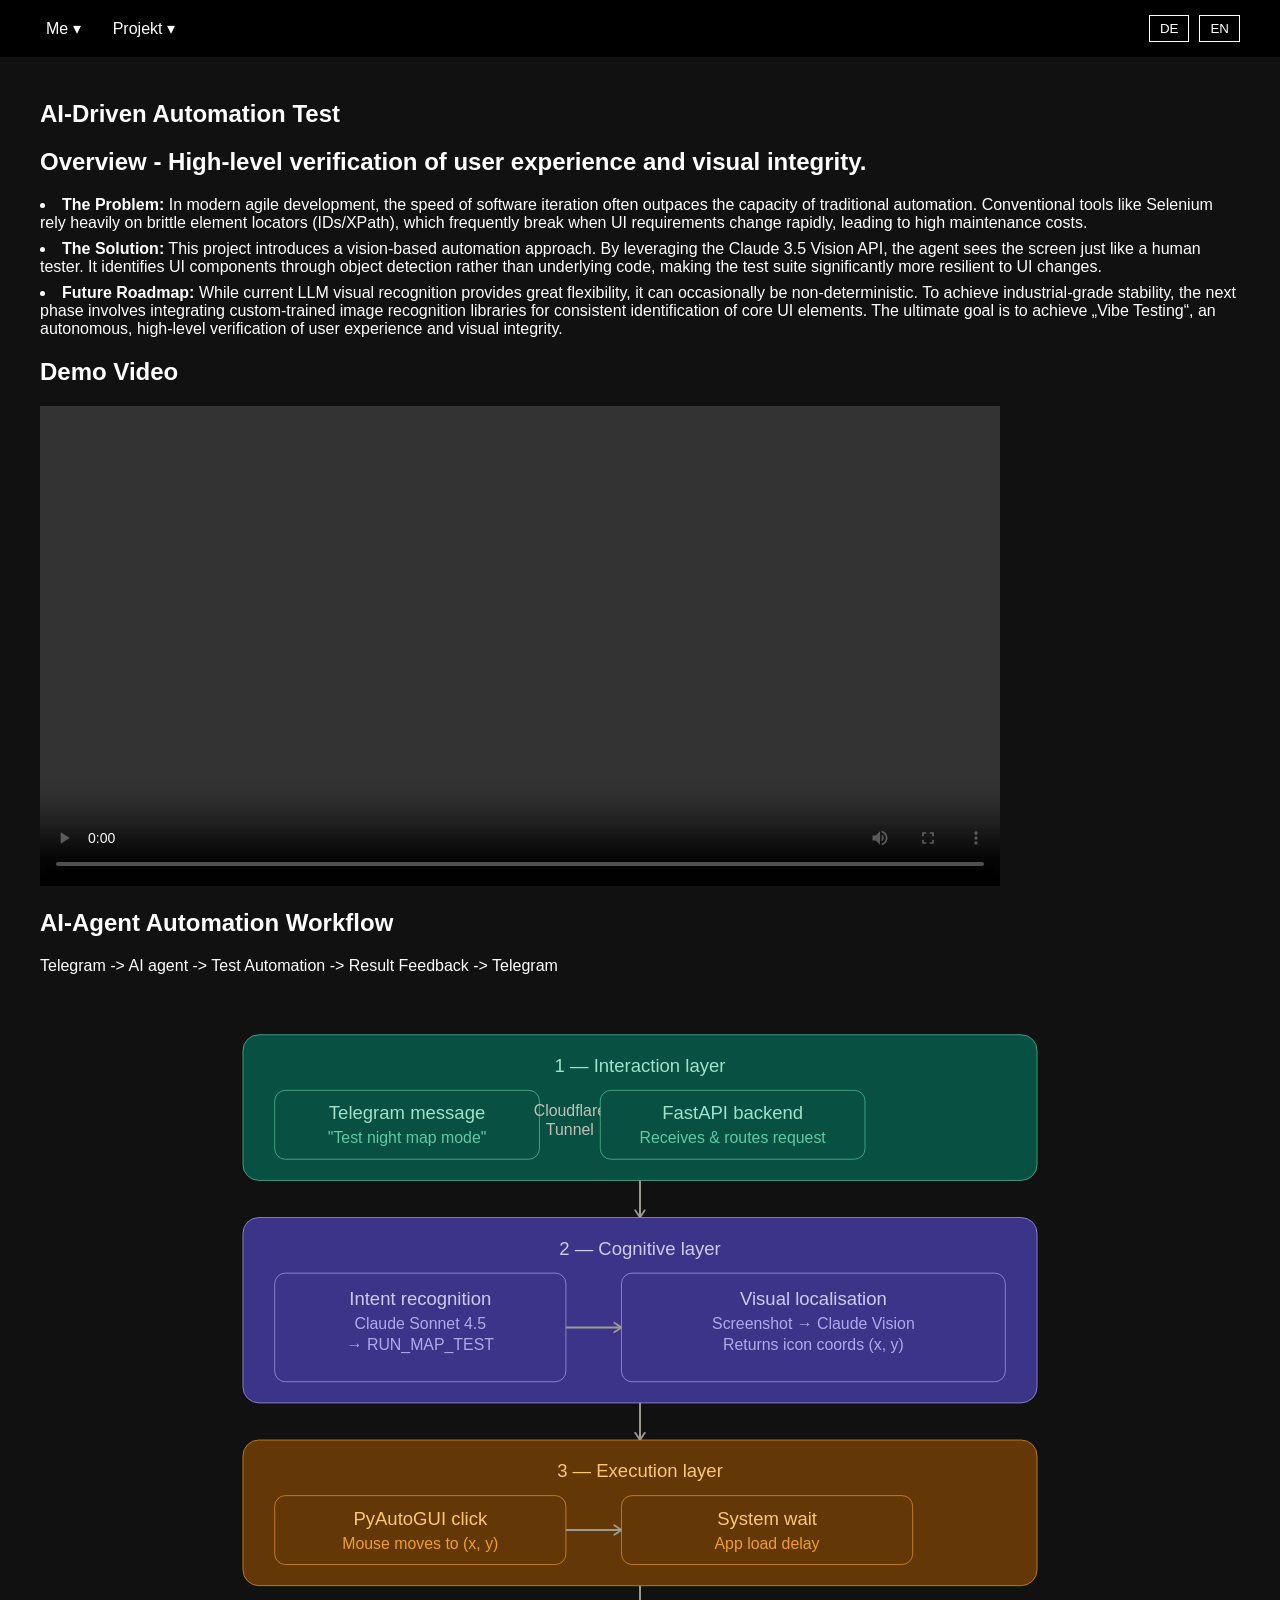
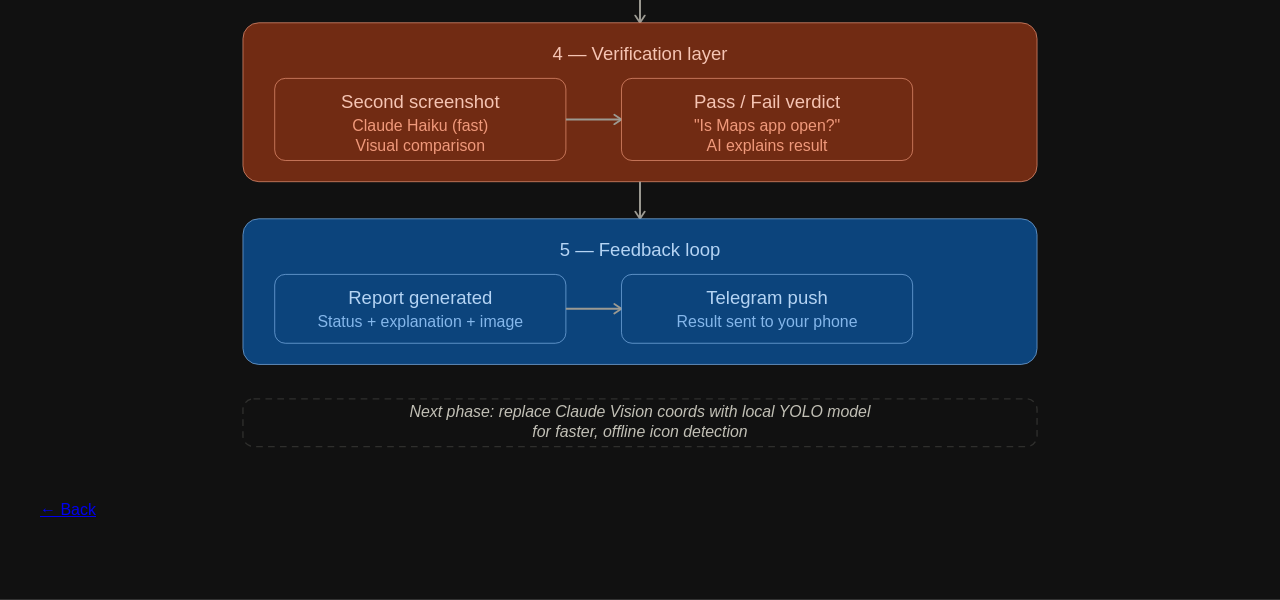
==== ai-test.html @ 4139cc01 "Fix spelling and grammar across portfolio pages Correct typos (Berufserfahrung, Telematik, BluePirat" ====
<!DOCTYPE html>
<html>

<head>
    <title>AI-Test Project</title>
    <link rel="stylesheet" href="style.css">
</head>

<body>
    <nav class="navbar">
        <div class="nav-left">

            <!-- Dropdown ME -->
            <div class="dropdown">
                <button class="dropbtn">Me ▾</button>
                <div class="dropdown-content">
                    <a href="index.html#about" data-de="Über mich" data-en="About">About</a>
                    <a href="index.html#experience" data-de="Berufserfahrung" data-en="Experience">Experience</a>
                    <a href="index.html#skills" data-de="Fähigkeiten" data-en="Skills">Skills</a>
                    <a href="index.html#contact" data-de="Kontakt" data-en="Contact">Contact</a>
                </div>
            </div>

            <!-- Dropdown PROJECT -->
            <div class="dropdown">
                <button class="dropbtn">Projekt ▾</button>
                <div class="dropdown-content">
                    <a href="ai-test.html" data-de="AI-Test" data-en="AI-Test">AI-Test</a>
                    <a href="poc.html" data-de="PoC Appium" data-en="PoC Appium">PoC Appium</a>
                    <a href="poc_rf.html" data-de="PoC Robot Framework" data-en="PoC Robot Framework">PoC Robot
                        Framework</a>
                </div>
            </div>

        </div>

        <!-- Language Switch -->
        <div class="lang-switch">
            <button onclick="setLanguage('de')">DE</button>
            <button onclick="setLanguage('en')">EN</button>
        </div>
    </nav>
    <section>
        <h1>AI-Driven Automation Test</h1>
        <h2>Overview - High-level verification of user experience and visual integrity.</h2>
        <li>
            <strong data-de="Das Problem:" data-en="The Problem:">
                Das Problem:
            </strong>

            <span
                data-de=" In der modernen agilen Softwareentwicklung übersteigt die Geschwindigkeit der Iterationen oft die Kapazität traditioneller Testautomatisierung. Herkömmliche Tools wie Selenium verlassen sich auf starre Selektoren (IDs/XPath), die bei schnellen Designänderungen leicht brechen und somit einen hohen Wartungsaufwand verursachen."
                data-en=" In modern agile development, the speed of software iteration often outpaces the capacity of traditional automation. Conventional tools like Selenium rely heavily on brittle element locators (IDs/XPath), which frequently break when UI requirements change rapidly, leading to high maintenance costs.">
                In der modernen agilen Softwareentwicklung übersteigt die Geschwindigkeit der Iterationen oft die
                Kapazität traditioneller Testautomatisierung. Herkömmliche Tools wie Selenium verlassen sich auf starre
                Selektoren (IDs/XPath), die bei schnellen Designänderungen leicht brechen und somit einen hohen
                Wartungsaufwand verursachen.
            </span>
        </li>
        <li>
            <strong data-de="Die Lösung:" data-en="The Solution:">
                Die Lösung:
            </strong>

            <span
                data-de="Dieses Projekt präsentiert einen visionsbasierten Automatisierungsansatz. Durch die Nutzung der Claude 3.5 Vision API „sieht“ der Agent den Bildschirm wie ein menschlicher Tester. Er identifiziert UI-Komponenten durch Objekterkennung statt durch den zugrunde liegenden Code, wodurch die Testsuite wesentlich robuster gegen UI-Änderungen wird."
                data-en="This project introduces a vision-based automation approach. By leveraging the Claude 3.5 Vision API, the agent sees the screen just like a human tester. It identifies UI components through object detection rather than underlying code, making the test suite significantly more resilient to UI changes.">
                Dieses Projekt präsentiert einen visionsbasierten Automatisierungsansatz. Durch die Nutzung der Claude 3.5 Vision API „sieht“ der Agent den Bildschirm wie ein menschlicher Tester. Er identifiziert UI-Komponenten durch Objekterkennung statt durch den zugrunde liegenden Code, wodurch die Testsuite wesentlich robuster gegen UI-Änderungen wird.
            </span>
        </li>
        <li>
            <strong data-de="Zukunftsausblick:" data-en="Future Roadmap:">
                Zukunftsausblick:
            </strong>

            <span
                data-en=" While current LLM visual recognition provides great flexibility, it can occasionally be non-deterministic. To achieve industrial-grade stability, the next phase involves integrating custom-trained image recognition libraries for consistent identification of core UI elements. The ultimate goal is to achieve „Vibe Testing“, an autonomous, high-level verification of user experience and visual integrity."
                data-de="Obwohl die aktuelle visuelle Erkennung von LLMs große Flexibilität bietet, kann sie gelegentlich instabil sein. Um eine industrielle Stabilität zu erreichen, wird in der nächsten Phase die Integration von selbst trainierten Bilderkennungsbibliotheken angestrebt. Das ultimative Ziel ist die Implementierung von „Vibe Testing“, einer autonomen, ganzheitlichen Überprüfung der Benutzererfahrung und visuellen Integrität.">
                Obwohl die aktuelle visuelle Erkennung von LLMs große Flexibilität bietet, kann sie gelegentlich instabil sein. Um eine industrielle Stabilität zu erreichen, wird in der nächsten Phase die Integration von selbst trainierten Bilderkennungsbibliotheken angestrebt. Das ultimative Ziel ist die Implementierung von „Vibe Testing“, einer autonomen, ganzheitlichen Überprüfung der Benutzererfahrung und visuellen Integrität.
            </span>
        </li>
                <h2>Demo Video</h2>
        
        <div class="video-container">
            <video controls width="80%">
                <source src="video/AIDrivenTest2.mp4" type="video/mp4">
                Your browser does not support the video tag.
            </video>
        </div>

        <h2>AI-Agent Automation Workflow</h2>
        <p>Telegram -> AI agent -> Test Automation -> Result Feedback -> Telegram</p>
        <img src="assets/ai_hil_test_pipeline.svg" alt="AI Agent Automation Workflow" class="workflow-img">

        <a href="index.html">← Back</a>
    </section>
    <script src="script.js"></script>
</body>

</html>
---- style.css ----
body {
    margin: 0;
    font-family: "Segoe UI", sans-serif;
    background: #111;
    color: white;
}

.workflow-img {
    width: 100%;
    max-width: 900px;
    margin: 20px auto;
    display: block;
}

/* NAVBAR */
.navbar {
    display: flex;
    justify-content: space-between;
    align-items: center;
    padding: 15px 40px;
    background: #000;
    position: fixed;
    top: 0;
    left: 0;
    right: 0;
    /* instead of width:100% */
    z-index: 1000;
    box-sizing: border-box;
    /* VERY IMPORTANT */
}

.lang-switch {
    display: flex;
    gap: 10px;
}

.lang-switch button {
    background: none;
    border: 1px solid white;
    color: white;
    padding: 5px 10px;
    cursor: pointer;
}
.experience-item {
    margin-bottom: 60px;
}

.experience-header {
    display: flex;
    justify-content: space-between;
    align-items: baseline;
    flex-wrap: wrap;
}

.experience-date {
    color: #aaa;
    font-size: 14px;
}

.experience-item ul {
    margin-top: 15px;
    padding-left: 20px;
    line-height: 1.8;
}

ul {
    list-style-type: disc;
    padding-left: 20px;
    line-height: 1.8;
}

li {
    margin-bottom: 8px;
}

.nav-left {
    display: flex;
    gap: 20px;
    position: relative;
}

.dropbtn {
    background: none;
    border: none;
    color: white;
    font-size: 16px;
    cursor: pointer;
}

.dropdown {
    position: relative;
}

.dropdown-content {
    display: none;
    position: absolute;
    top: 30px;
    left: 0;
    background: #222;
    min-width: 180px;
    border-radius: 6px;
    overflow: hidden;
}

.dropdown-content a {
    display: block;
    padding: 12px;
    color: white;
    text-decoration: none;
}

.dropdown-content a:hover {
    background: #333;
}

.dropdown.active .dropdown-content {
    display: block;
}

/* HERO */
.hero {
    margin-top: 120px;
    text-align: center;
    padding: 100px 20px;
    animation: fadeIn 1.5s ease-in-out;
}

section {
    padding: 80px 40px;
    border-bottom: 1px solid #333;
}

/* Buttons */
.btn {
    padding: 10px 20px;
    border: 1px solid white;
    background: none;
    color: white;
    cursor: pointer;
    transition: 0.3s;
}

.btn:hover {
    background: white;
    color: black;
}

.skills-container {
    display: grid;
    grid-template-columns: repeat(auto-fit, minmax(220px, 1fr));
    gap: 20px;
    margin-top: 40px;
}

.skill-card {
    background: #1a1a1a;
    padding: 25px;
    border-radius: 10px;
    transition: 0.3s ease;
    border: 1px solid #333;
    opacity: 0;
    transform: translateY(20px);
    animation: fadeInUp 1s forwards;
}

.skill-card:hover {
    transform: translateY(-5px);
    border-color: white;
}

/* Animation */
@keyframes fadeIn {
    from {
        opacity: 0;
        transform: translateY(15px);
    }

    to {
        opacity: 1;
        transform: translateY(0);
    }
}
@keyframes fadeInUp {
    to {
        opacity: 1;
        transform: translateY(0);
    }
}

/* Responsive */
@media (max-width: 768px) {
    .navbar {
        padding: 15px 20px;
    }

    .nav-left {
        gap: 10px;
    }

    section {
        padding: 60px 20px;
    }
}
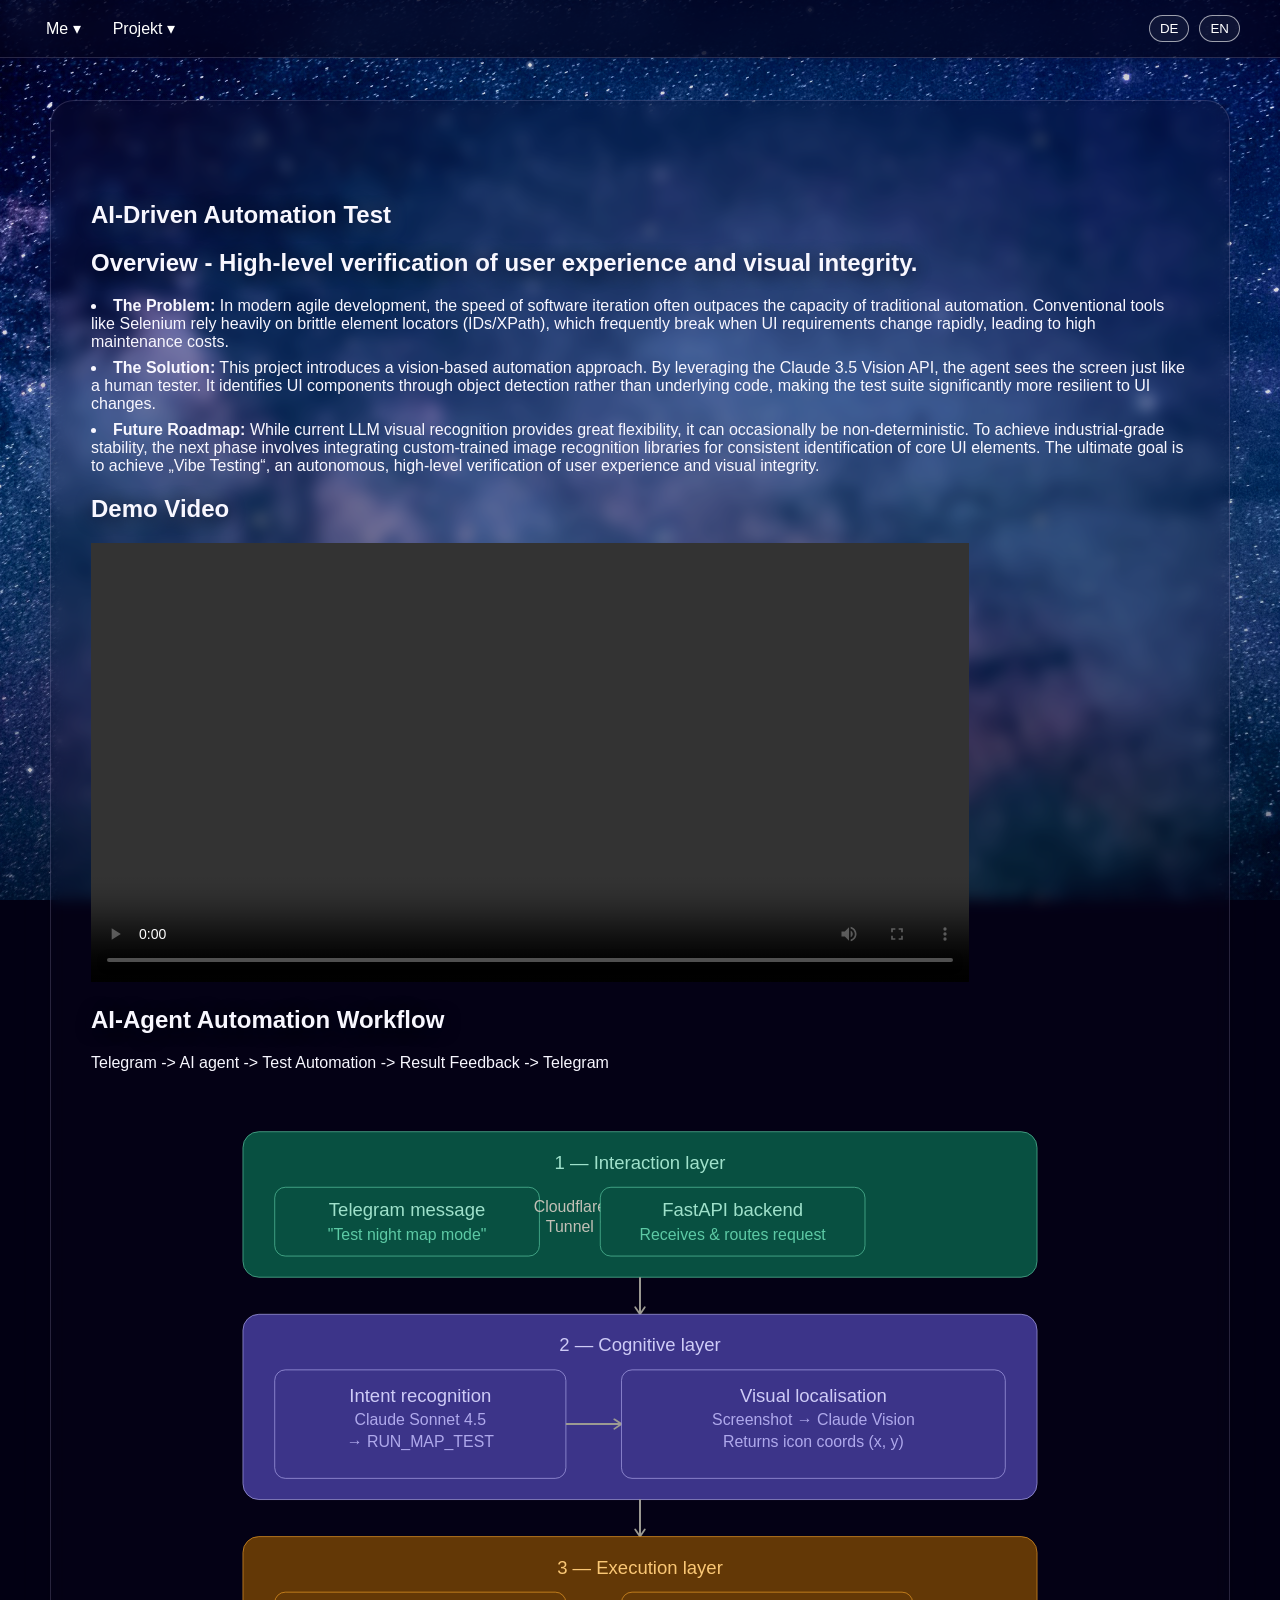
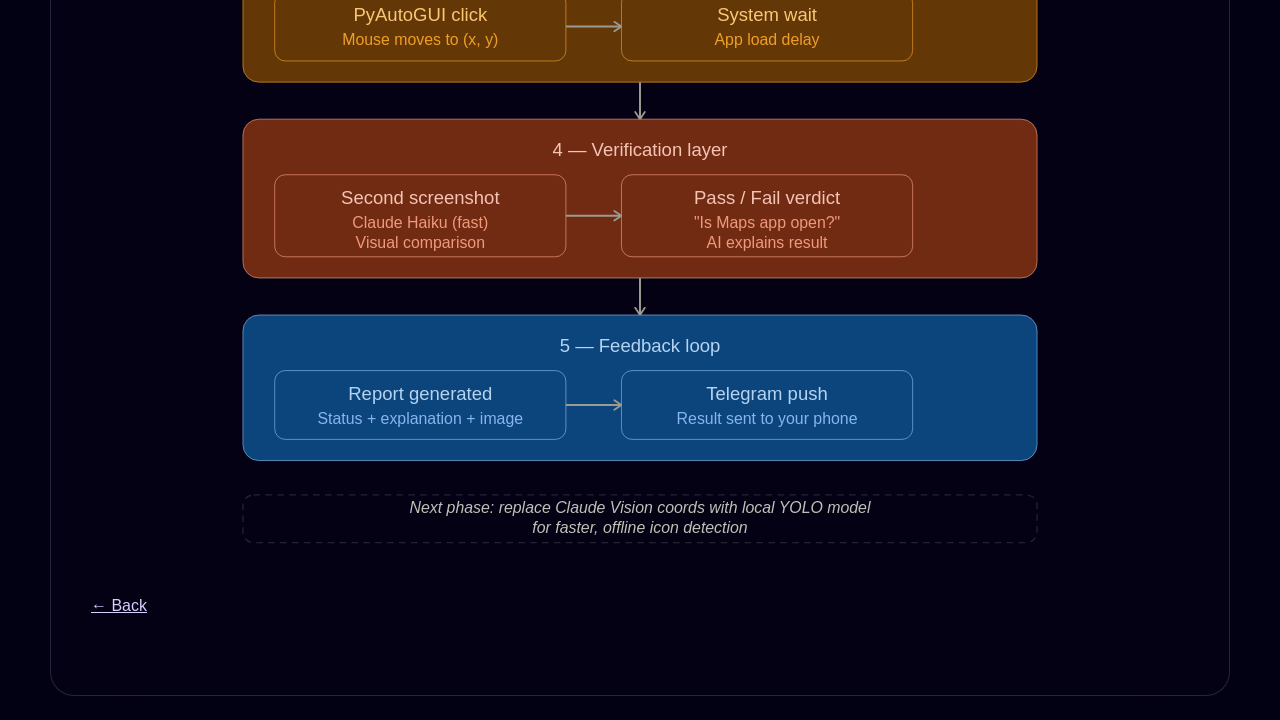
==== commit 3307da72: "Improve galaxy portfolio background" ====
--- a/ai-test.html
+++ b/ai-test.html
@@ -2,8 +2,10 @@
 <html>
 
 <head>
+    <meta charset="UTF-8">
+    <meta name="viewport" content="width=device-width, initial-scale=1.0">
     <title>AI-Test Project</title>
-    <link rel="stylesheet" href="style.css">
+    <link rel="stylesheet" href="style.css?v=20260611">
 </head>
 
 <body>
@@ -94,7 +96,7 @@
 
         <a href="index.html">← Back</a>
     </section>
-    <script src="script.js"></script>
+    <script src="script.js?v=20260611"></script>
 </body>
 
-</html>+</html>
--- a/style.css
+++ b/style.css
@@ -1,8 +1,92 @@
 body {
     margin: 0;
     font-family: "Segoe UI", sans-serif;
-    background: #111;
-    color: white;
+    min-height: 100vh;
+    background: #030014;
+    color: #f8f7ff;
+}
+
+body > :not(.galaxy-background):not(.navbar) {
+    position: relative;
+    z-index: 1;
+}
+
+.galaxy-background {
+    position: fixed;
+    inset: 0;
+    z-index: 0;
+    overflow: hidden;
+    pointer-events: none;
+    background:
+        radial-gradient(circle at 16% 22%, rgba(126, 105, 220, 0.34), transparent 32%),
+        radial-gradient(circle at 82% 68%, rgba(62, 125, 220, 0.28), transparent 38%),
+        #030014;
+}
+
+.galaxy-background::before {
+    content: "";
+    position: absolute;
+    inset: -5%;
+    background:
+        linear-gradient(to bottom, rgba(3, 0, 20, 0.02) 0%, rgba(3, 0, 20, 0.12) 58%, rgba(3, 0, 20, 0.48) 100%),
+        url("assets/background/milky-way.jpg") center top / cover no-repeat;
+    filter: brightness(1.28) saturate(1.12);
+    opacity: 0.9;
+}
+
+.galaxy-background::after {
+    content: "";
+    position: absolute;
+    inset: 0;
+    background: linear-gradient(to bottom, transparent 0%, rgba(3, 0, 20, 0.06) 45%, rgba(3, 0, 20, 0.28) 100%);
+}
+
+.galaxy-stars {
+    position: absolute;
+    inset: -80px;
+    background-repeat: repeat;
+    pointer-events: none;
+}
+
+.galaxy-stars--far {
+    background-image:
+        radial-gradient(1px 1px at 25px 35px, rgba(255, 255, 255, 0.82), transparent),
+        radial-gradient(1px 1px at 130px 90px, rgba(225, 235, 255, 0.65), transparent),
+        radial-gradient(1px 1px at 240px 170px, rgba(255, 255, 255, 0.72), transparent),
+        radial-gradient(1px 1px at 450px 230px, rgba(255, 255, 255, 0.68), transparent);
+    background-size: 620px 320px;
+    animation: galaxy-drift 140s linear infinite;
+}
+
+.galaxy-stars--mid {
+    background-image:
+        radial-gradient(1.4px 1.4px at 70px 80px, rgba(255, 255, 255, 0.96), transparent),
+        radial-gradient(1.2px 1.2px at 190px 150px, rgba(215, 230, 255, 0.92), transparent),
+        radial-gradient(1.5px 1.5px at 310px 65px, rgba(255, 255, 255, 0.94), transparent),
+        radial-gradient(1.2px 1.2px at 430px 210px, rgba(255, 246, 220, 0.9), transparent),
+        radial-gradient(1.4px 1.4px at 550px 275px, rgba(255, 255, 255, 0.95), transparent);
+    background-size: 590px 310px;
+    animation: galaxy-drift 100s linear infinite reverse;
+}
+
+.galaxy-stars--near {
+    background-image:
+        radial-gradient(1.6px 1.6px at 45px 55px, white, transparent),
+        radial-gradient(1.2px 1.2px at 170px 125px, rgba(255, 250, 235, 0.98), transparent),
+        radial-gradient(1.5px 1.5px at 370px 185px, rgba(220, 235, 255, 0.95), transparent),
+        radial-gradient(2px 2px at 500px 110px, rgba(255, 255, 255, 0.98), transparent);
+    background-size: 540px 280px;
+    animation: star-twinkle 5s ease-in-out infinite;
+}
+
+.galaxy-stars--bright {
+    background-image:
+        radial-gradient(circle at 110px 90px, white 0 1.5px, rgba(205, 225, 255, 0.48) 2px, transparent 5px),
+        radial-gradient(circle at 340px 220px, white 0 1.8px, rgba(255, 238, 195, 0.44) 2.4px, transparent 6px),
+        radial-gradient(circle at 610px 145px, white 0 1.4px, rgba(210, 225, 255, 0.48) 2px, transparent 5px),
+        radial-gradient(circle at 730px 310px, white 0 1.6px, rgba(255, 255, 255, 0.42) 2.2px, transparent 5px);
+    background-size: 780px 380px;
+    animation: star-twinkle 3.8s ease-in-out infinite reverse;
 }
 
 .workflow-img {
@@ -18,7 +102,11 @@
     justify-content: space-between;
     align-items: center;
     padding: 15px 40px;
-    background: #000;
+    background: rgba(3, 0, 20, 0.66);
+    border-bottom: 1px solid rgba(218, 208, 255, 0.18);
+    box-shadow: 0 12px 35px rgba(3, 0, 20, 0.22);
+    backdrop-filter: blur(18px);
+    -webkit-backdrop-filter: blur(18px);
     position: fixed;
     top: 0;
     left: 0;
@@ -35,8 +123,9 @@
 }
 
 .lang-switch button {
-    background: none;
-    border: 1px solid white;
+    background: rgba(255, 255, 255, 0.05);
+    border: 1px solid rgba(255, 255, 255, 0.6);
+    border-radius: 999px;
     color: white;
     padding: 5px 10px;
     cursor: pointer;
@@ -96,10 +185,14 @@
     position: absolute;
     top: 30px;
     left: 0;
-    background: #222;
+    background: rgba(12, 8, 35, 0.92);
+    border: 1px solid rgba(218, 208, 255, 0.22);
+    box-shadow: 0 18px 45px rgba(3, 0, 20, 0.45);
+    backdrop-filter: blur(18px);
     min-width: 180px;
     border-radius: 6px;
     overflow: hidden;
+    z-index: 1100;
 }
 
 .dropdown-content a {
@@ -110,7 +203,7 @@
 }
 
 .dropdown-content a:hover {
-    background: #333;
+    background: rgba(170, 145, 255, 0.2);
 }
 
 .dropdown.active .dropdown-content {
@@ -125,9 +218,47 @@
     animation: fadeIn 1.5s ease-in-out;
 }
 
+.hero h1 {
+    margin-bottom: 18px;
+    font-size: clamp(2.3rem, 5vw, 4.6rem);
+    line-height: 1.08;
+    text-shadow: 0 4px 28px rgba(3, 0, 20, 0.75);
+}
+
+.hero p {
+    max-width: 920px;
+    margin: 0 auto;
+    color: rgba(244, 241, 255, 0.86);
+    font-size: 1.08rem;
+    line-height: 1.7;
+}
+
 section {
+    max-width: 1180px;
+    margin: 24px auto;
     padding: 80px 40px;
-    border-bottom: 1px solid #333;
+    scroll-margin-top: 84px;
+    border: 1px solid rgba(218, 208, 255, 0.17);
+    border-radius: 24px;
+    box-sizing: border-box;
+    background: rgba(8, 6, 28, 0.27);
+    box-shadow: 0 24px 70px rgba(3, 0, 20, 0.22);
+    backdrop-filter: blur(7px);
+    -webkit-backdrop-filter: blur(7px);
+}
+
+.navbar + section {
+    margin-top: 100px;
+}
+
+section h1,
+section h2,
+section h3 {
+    text-shadow: 0 2px 16px rgba(3, 0, 20, 0.72);
+}
+
+a {
+    color: #d9ceff;
 }
 
 /* Buttons */
@@ -153,11 +284,11 @@
 }
 
 .skill-card {
-    background: #1a1a1a;
+    background: linear-gradient(145deg, rgba(31, 23, 66, 0.48), rgba(8, 6, 28, 0.32));
     padding: 25px;
     border-radius: 10px;
     transition: 0.3s ease;
-    border: 1px solid #333;
+    border: 1px solid rgba(218, 208, 255, 0.2);
     opacity: 0;
     transform: translateY(20px);
     animation: fadeInUp 1s forwards;
@@ -165,7 +296,8 @@
 
 .skill-card:hover {
     transform: translateY(-5px);
-    border-color: white;
+    border-color: rgba(225, 216, 255, 0.72);
+    box-shadow: 0 16px 42px rgba(73, 45, 145, 0.28);
 }
 
 /* Animation */
@@ -187,6 +319,33 @@
     }
 }
 
+@keyframes galaxy-drift {
+    from {
+        transform: translate3d(0, 0, 0);
+    }
+
+    to {
+        transform: translate3d(-100px, -60px, 0);
+    }
+}
+
+@keyframes star-twinkle {
+    0%,
+    100% {
+        opacity: 0.55;
+    }
+
+    50% {
+        opacity: 1;
+    }
+}
+
+@media (prefers-reduced-motion: reduce) {
+    .galaxy-stars {
+        animation: none;
+    }
+}
+
 /* Responsive */
 @media (max-width: 768px) {
     .navbar {
@@ -198,6 +357,8 @@
     }
 
     section {
-        padding: 60px 20px;
-    }
-}+        margin: 14px 12px;
+        padding: 52px 20px;
+        border-radius: 18px;
+    }
+}
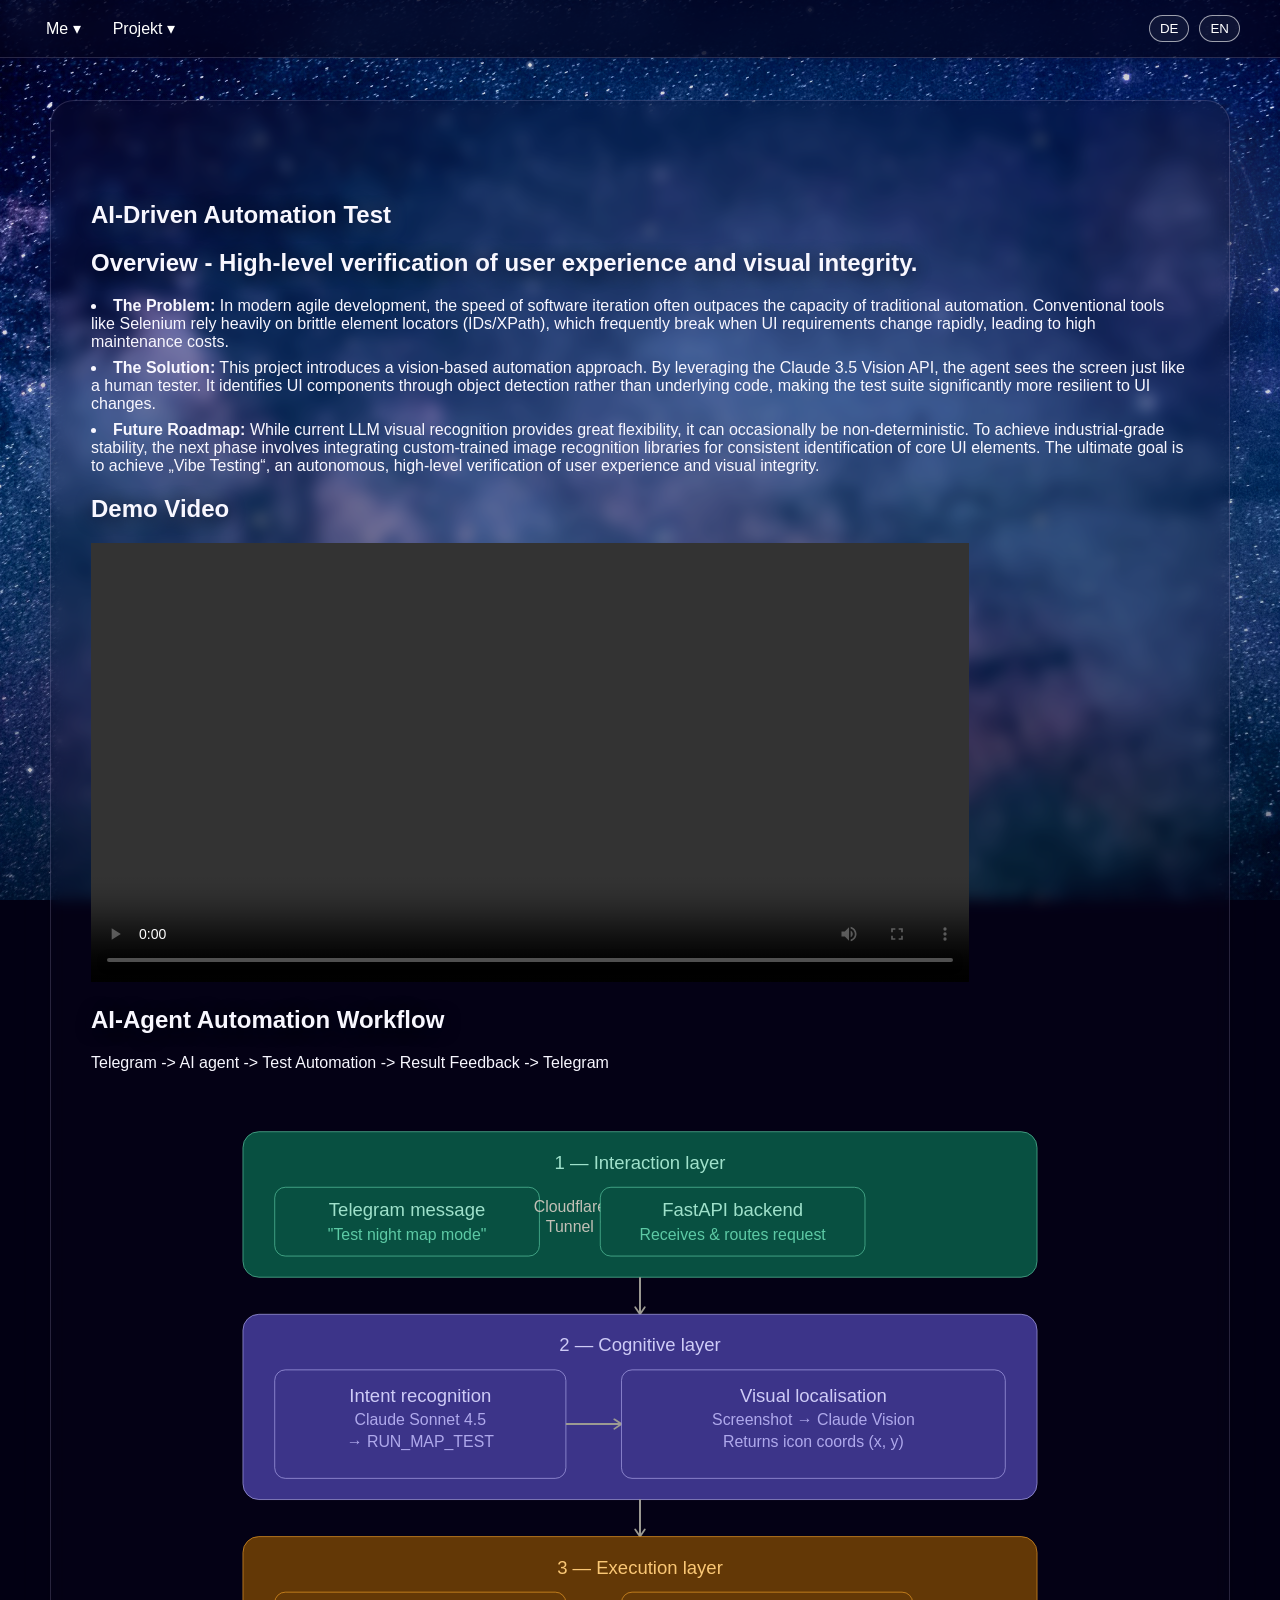
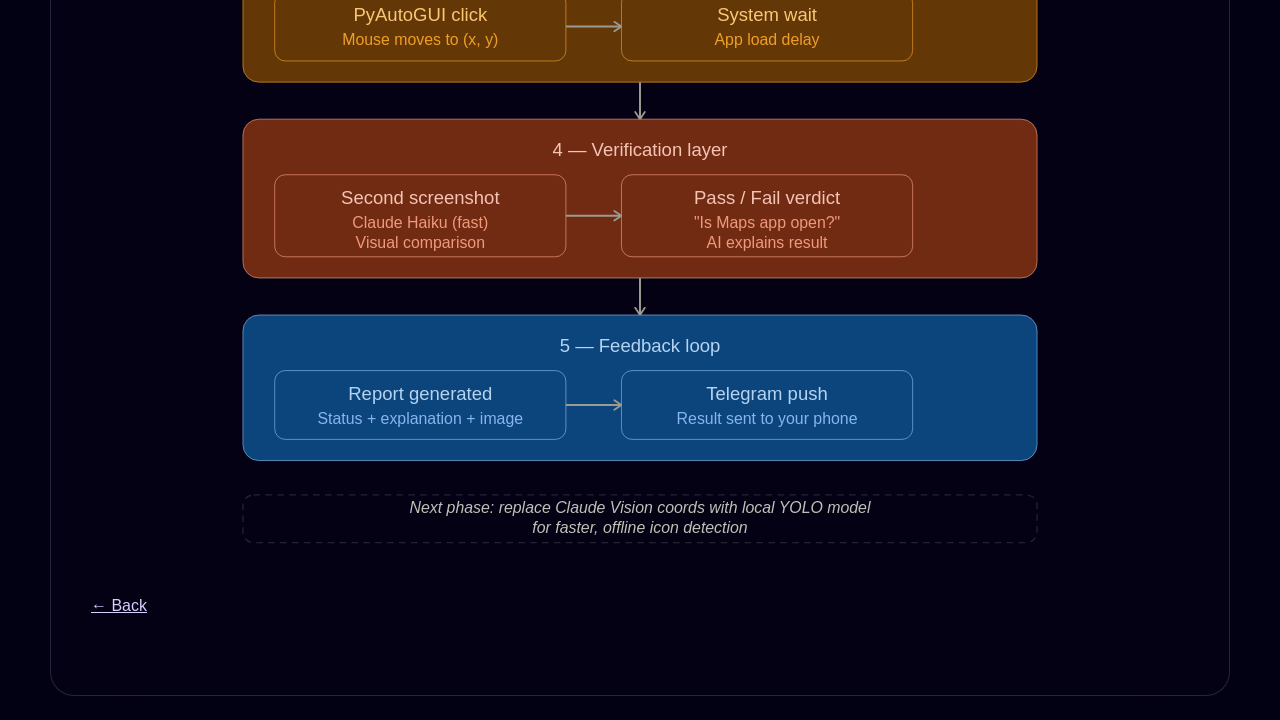
==== commit a92d12a6: "Add blended star portrait background" ====
--- a/ai-test.html
+++ b/ai-test.html
@@ -5,7 +5,7 @@
     <meta charset="UTF-8">
     <meta name="viewport" content="width=device-width, initial-scale=1.0">
     <title>AI-Test Project</title>
-    <link rel="stylesheet" href="style.css?v=20260611">
+    <link rel="stylesheet" href="style.css?v=20260820">
 </head>
 
 <body>
@@ -96,7 +96,7 @@
 
         <a href="index.html">← Back</a>
     </section>
-    <script src="script.js?v=20260611"></script>
+    <script src="script.js?v=20260820"></script>
 </body>
 
 </html>
--- a/style.css
+++ b/style.css
@@ -39,6 +39,38 @@
     position: absolute;
     inset: 0;
     background: linear-gradient(to bottom, transparent 0%, rgba(3, 0, 20, 0.06) 45%, rgba(3, 0, 20, 0.28) 100%);
+}
+
+.galaxy-portrait {
+    position: absolute;
+    top: clamp(74px, 9vw, 118px);
+    right: clamp(-34px, -1.6vw, -12px);
+    width: clamp(136px, 21.6vw, 288px);
+    aspect-ratio: 312 / 381;
+    pointer-events: none;
+    transform: rotate(2deg);
+}
+
+.galaxy-portrait::before {
+    content: "";
+    position: absolute;
+    inset: 0;
+    background: url("assets/background/star-portrait.png") center / contain no-repeat;
+    filter: brightness(1.35) contrast(1.18) saturate(0.92);
+    mix-blend-mode: screen;
+    opacity: 0.42;
+    mask-image: radial-gradient(ellipse at 55% 42%, black 0%, rgba(0, 0, 0, 0.86) 31%, rgba(0, 0, 0, 0.34) 48%, transparent 69%);
+    -webkit-mask-image: radial-gradient(ellipse at 55% 42%, black 0%, rgba(0, 0, 0, 0.86) 31%, rgba(0, 0, 0, 0.34) 48%, transparent 69%);
+}
+
+.galaxy-portrait::after {
+    content: "";
+    position: absolute;
+    inset: -18%;
+    background:
+        radial-gradient(circle at 56% 35%, rgba(210, 220, 255, 0.15), transparent 38%),
+        radial-gradient(ellipse at 55% 48%, rgba(63, 83, 175, 0.12), transparent 56%);
+    mix-blend-mode: screen;
 }
 
 .galaxy-stars {
@@ -218,14 +250,29 @@
     animation: fadeIn 1.5s ease-in-out;
 }
 
+.hero-name {
+    margin: 0 0 16px;
+    color: white;
+    font-size: clamp(4rem, 11vw, 8.4rem);
+    font-weight: 800;
+    letter-spacing: 0.04em;
+    line-height: 0.95;
+    text-transform: uppercase;
+    text-shadow:
+        0 0 18px rgba(255, 255, 255, 0.22),
+        0 8px 38px rgba(3, 0, 20, 0.82);
+}
+
 .hero h1 {
     margin-bottom: 18px;
-    font-size: clamp(2.3rem, 5vw, 4.6rem);
-    line-height: 1.08;
+    color: rgba(248, 247, 255, 0.9);
+    font-size: clamp(1.45rem, 3.1vw, 2.75rem);
+    font-weight: 650;
+    line-height: 1.18;
     text-shadow: 0 4px 28px rgba(3, 0, 20, 0.75);
 }
 
-.hero p {
+.hero > p:not(.hero-name) {
     max-width: 920px;
     margin: 0 auto;
     color: rgba(244, 241, 255, 0.86);
@@ -300,6 +347,83 @@
     box-shadow: 0 16px 42px rgba(73, 45, 145, 0.28);
 }
 
+.contact-layout {
+    display: grid;
+    grid-template-columns: minmax(0, 0.9fr) minmax(280px, 1.1fr);
+    gap: 32px;
+    align-items: start;
+}
+
+.contact-intro p {
+    margin-top: 0;
+    color: rgba(248, 247, 255, 0.9);
+    font-size: 1.05rem;
+    line-height: 1.7;
+}
+
+.contact-note {
+    color: rgba(218, 208, 255, 0.72);
+    font-size: 0.95rem;
+}
+
+.contact-form {
+    display: grid;
+    gap: 12px;
+    padding: 24px;
+    border: 1px solid rgba(218, 208, 255, 0.2);
+    border-radius: 18px;
+    background: rgba(8, 6, 28, 0.3);
+    box-shadow: 0 18px 46px rgba(3, 0, 20, 0.2);
+}
+
+.contact-form label {
+    font-weight: 600;
+    color: rgba(248, 247, 255, 0.92);
+}
+
+.contact-form input,
+.contact-form textarea {
+    width: 100%;
+    box-sizing: border-box;
+    border: 1px solid rgba(218, 208, 255, 0.24);
+    border-radius: 12px;
+    background: rgba(255, 255, 255, 0.08);
+    color: white;
+    font: inherit;
+    padding: 12px 14px;
+    outline: none;
+    transition: border-color 0.2s ease, box-shadow 0.2s ease, background 0.2s ease;
+}
+
+.contact-form textarea {
+    resize: vertical;
+    min-height: 140px;
+}
+
+.contact-form input::placeholder,
+.contact-form textarea::placeholder {
+    color: rgba(248, 247, 255, 0.46);
+}
+
+.contact-form input:focus,
+.contact-form textarea:focus {
+    border-color: rgba(225, 216, 255, 0.78);
+    background: rgba(255, 255, 255, 0.12);
+    box-shadow: 0 0 0 3px rgba(170, 145, 255, 0.18);
+}
+
+.contact-submit {
+    justify-self: start;
+    margin-top: 8px;
+}
+
+.form-status {
+    display: none;
+    margin: 0;
+    color: rgba(255, 224, 166, 0.92);
+    font-size: 0.95rem;
+}
+
 /* Animation */
 @keyframes fadeIn {
     from {
@@ -348,6 +472,17 @@
 
 /* Responsive */
 @media (max-width: 768px) {
+    .galaxy-portrait {
+        top: 92px;
+        right: -26px;
+        width: min(38vw, 152px);
+        transform: rotate(2deg);
+    }
+
+    .galaxy-portrait::before {
+        opacity: 0.24;
+    }
+
     .navbar {
         padding: 15px 20px;
     }
@@ -361,4 +496,12 @@
         padding: 52px 20px;
         border-radius: 18px;
     }
-}
+
+    .contact-layout {
+        grid-template-columns: 1fr;
+    }
+
+    .contact-form {
+        padding: 20px;
+    }
+}
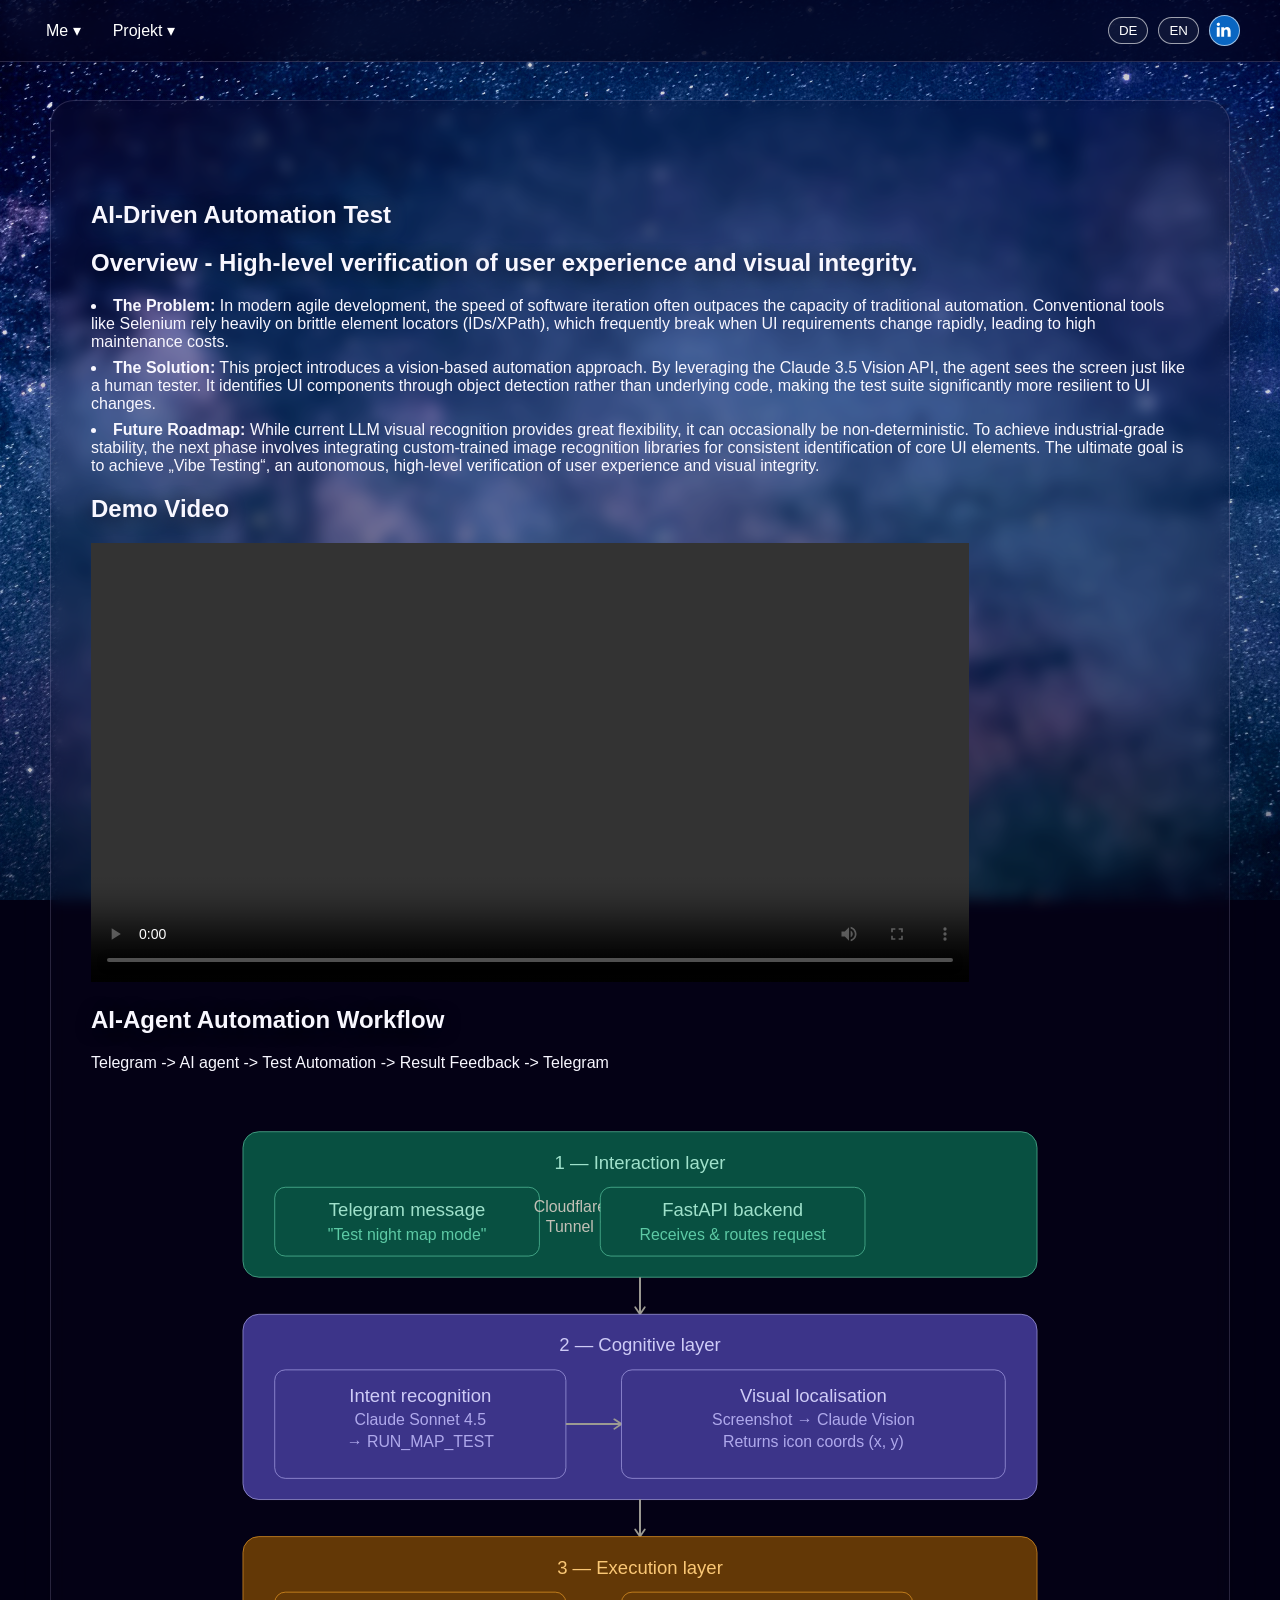
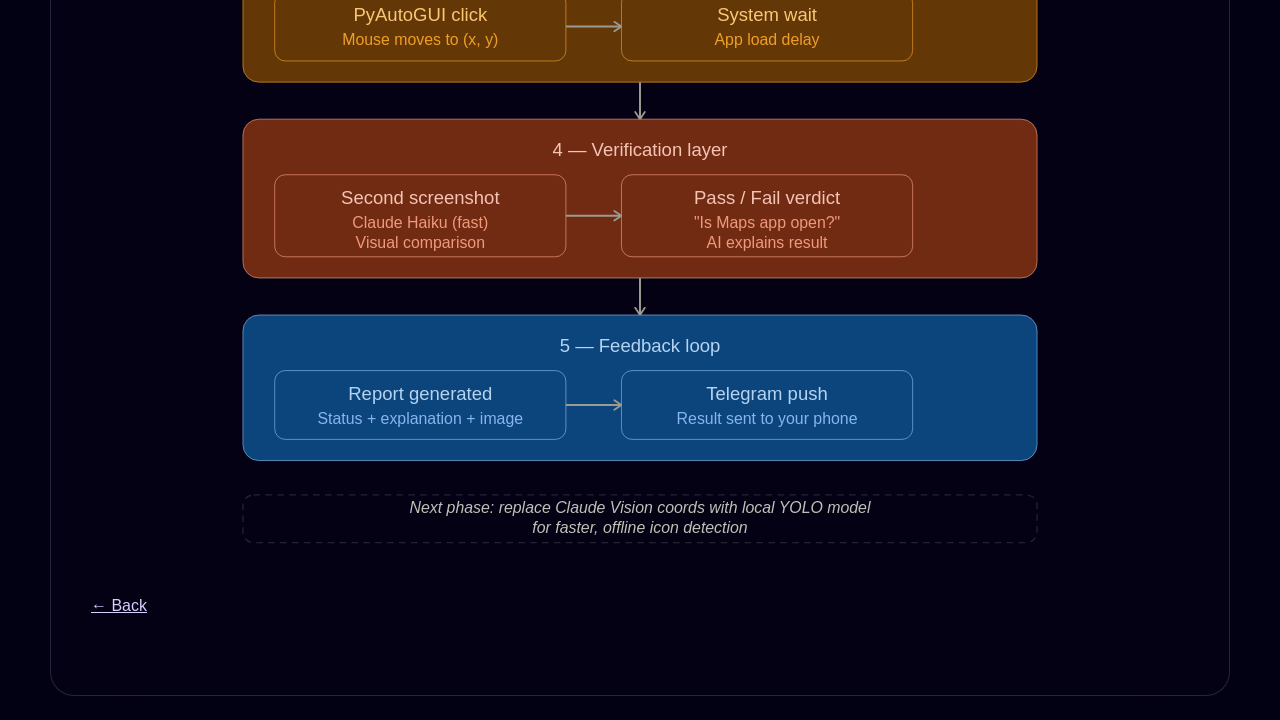
==== commit 8e9fd9e9: "Add LinkedIn link to navigation" ====
--- a/ai-test.html
+++ b/ai-test.html
@@ -5,7 +5,7 @@
     <meta charset="UTF-8">
     <meta name="viewport" content="width=device-width, initial-scale=1.0">
     <title>AI-Test Project</title>
-    <link rel="stylesheet" href="style.css?v=20260820">
+    <link rel="stylesheet" href="style.css?v=20260906">
 </head>
 
 <body>
@@ -28,7 +28,6 @@
                 <button class="dropbtn">Projekt ▾</button>
                 <div class="dropdown-content">
                     <a href="ai-test.html" data-de="AI-Test" data-en="AI-Test">AI-Test</a>
-                    <a href="poc.html" data-de="PoC Appium" data-en="PoC Appium">PoC Appium</a>
                     <a href="poc_rf.html" data-de="PoC Robot Framework" data-en="PoC Robot Framework">PoC Robot
                         Framework</a>
                 </div>
@@ -40,6 +39,12 @@
         <div class="lang-switch">
             <button onclick="setLanguage('de')">DE</button>
             <button onclick="setLanguage('en')">EN</button>
+            <a class="linkedin-link" href="https://www.linkedin.com/in/xue-ni-law-9b57a183/" target="_blank"
+                rel="noopener noreferrer" aria-label="LinkedIn profile" title="LinkedIn">
+                <svg viewBox="0 0 24 24" aria-hidden="true">
+                    <path d="M6.5 8.3H3.2V19h3.3V8.3ZM4.9 3A1.9 1.9 0 1 0 5 6.8 1.9 1.9 0 0 0 4.9 3ZM19 12.9c0-3.2-1.7-4.9-4.1-4.9a3.6 3.6 0 0 0-3.3 1.8V8.3H8.3V19h3.3v-5.3c0-1.4.3-2.8 2.1-2.8 1.8 0 1.9 1.7 1.9 2.9V19H19v-6.1Z"/>
+                </svg>
+            </a>
         </div>
     </nav>
     <section>
--- a/style.css
+++ b/style.css
@@ -151,6 +151,7 @@
 
 .lang-switch {
     display: flex;
+    align-items: center;
     gap: 10px;
 }
 
@@ -162,6 +163,33 @@
     padding: 5px 10px;
     cursor: pointer;
 }
+
+.linkedin-link {
+    display: inline-flex;
+    align-items: center;
+    justify-content: center;
+    width: 31px;
+    height: 31px;
+    box-sizing: border-box;
+    color: white;
+    background: #0a66c2;
+    border: 1px solid rgba(255, 255, 255, 0.6);
+    border-radius: 50%;
+    transition: background 0.2s ease, transform 0.2s ease;
+}
+
+.linkedin-link:hover,
+.linkedin-link:focus-visible {
+    background: #004182;
+    transform: translateY(-1px);
+}
+
+.linkedin-link svg {
+    width: 21px;
+    height: 21px;
+    fill: currentColor;
+}
+
 .experience-item {
     margin-bottom: 60px;
 }
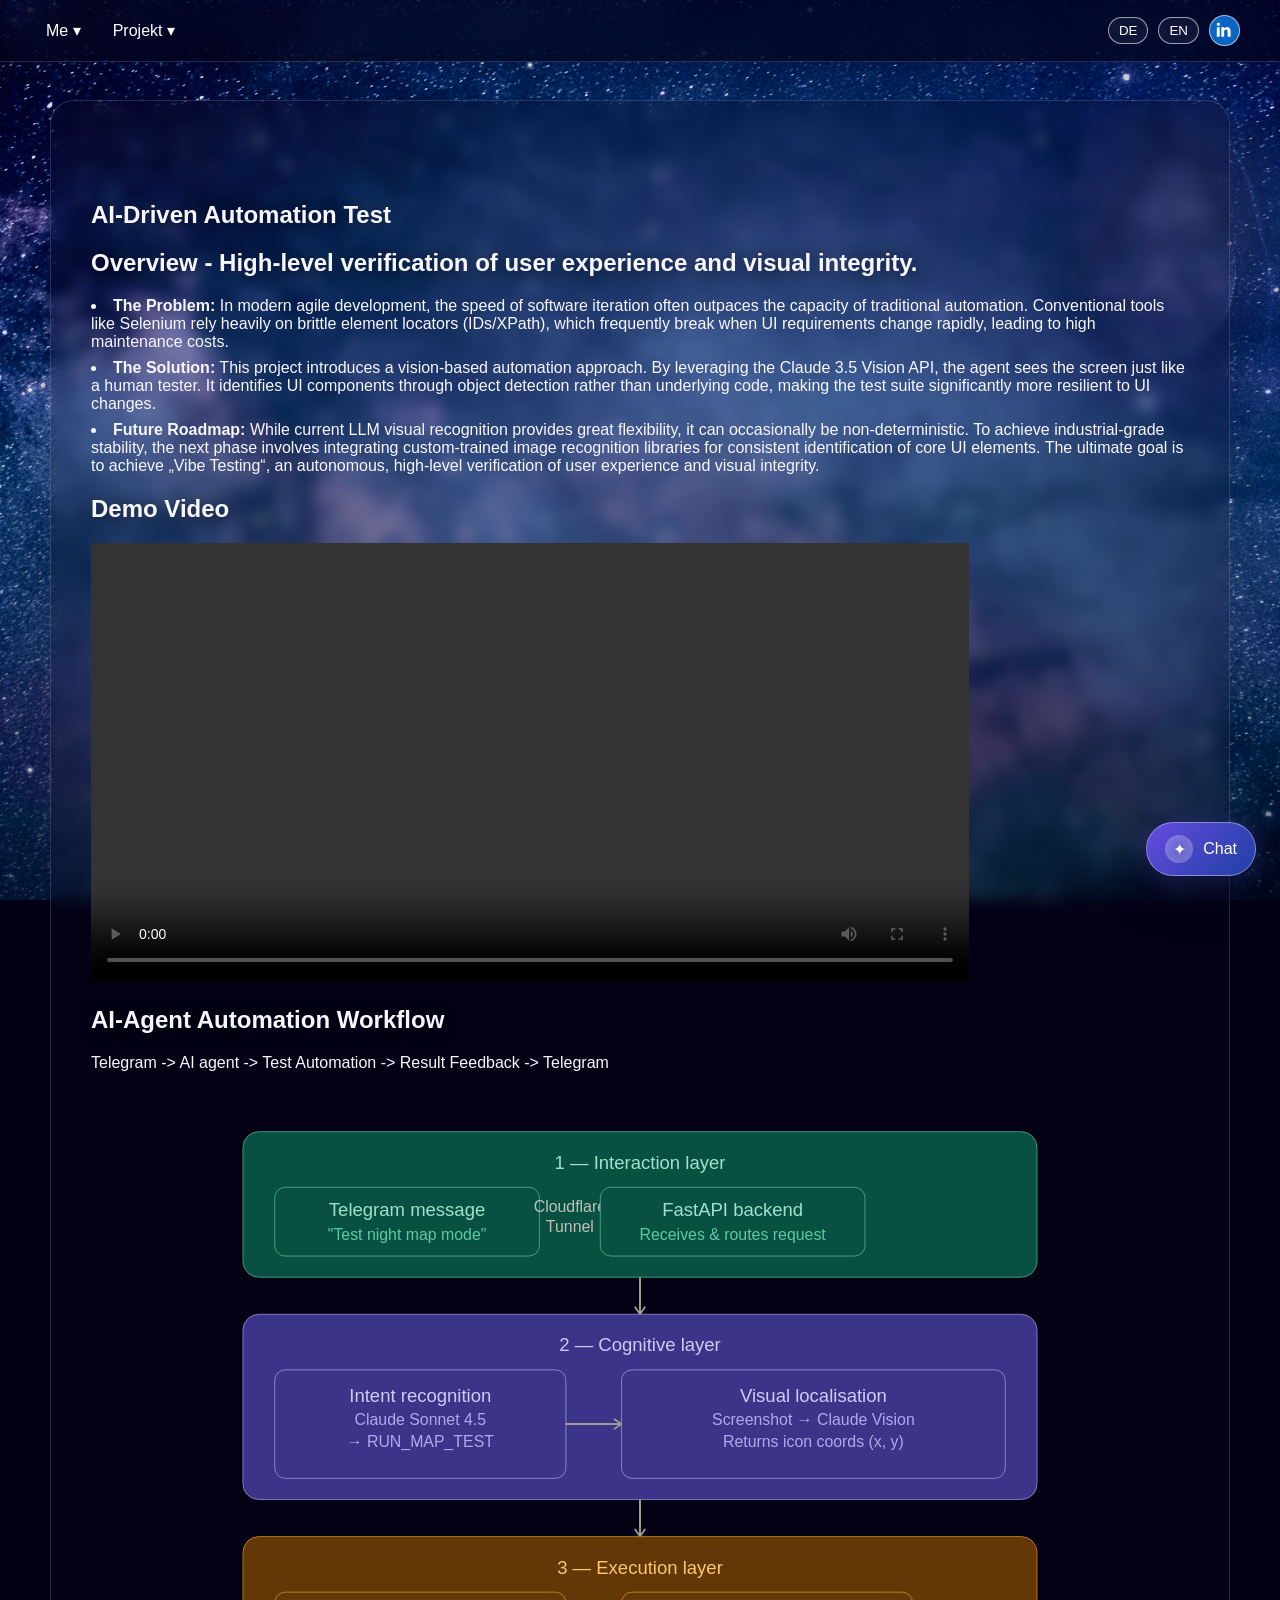
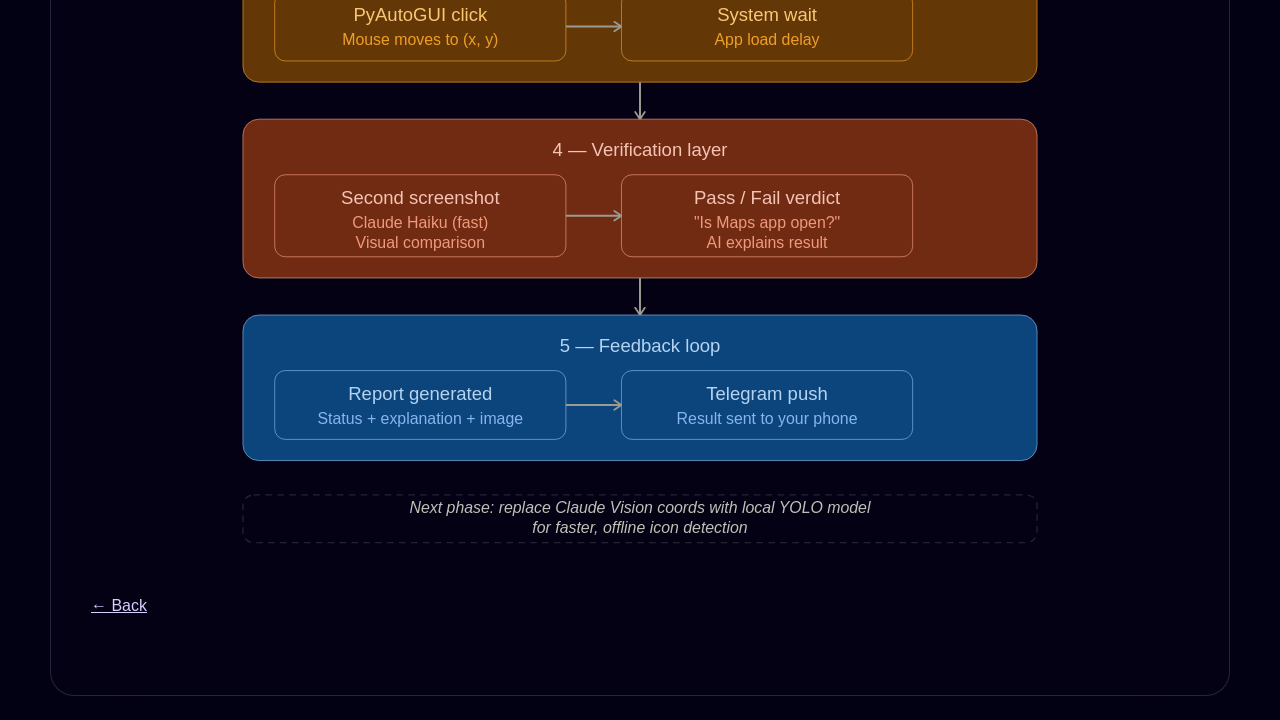
==== commit 23604ac2: "Add floating portfolio chat widget" ====
--- a/ai-test.html
+++ b/ai-test.html
@@ -5,7 +5,7 @@
     <meta charset="UTF-8">
     <meta name="viewport" content="width=device-width, initial-scale=1.0">
     <title>AI-Test Project</title>
-    <link rel="stylesheet" href="style.css?v=20260906">
+    <link rel="stylesheet" href="style.css?v=20260912">
 </head>
 
 <body>
@@ -101,7 +101,7 @@
 
         <a href="index.html">← Back</a>
     </section>
-    <script src="script.js?v=20260820"></script>
+    <script src="script.js?v=20260912"></script>
 </body>
 
 </html>
--- a/style.css
+++ b/style.css
@@ -6,7 +6,7 @@
     color: #f8f7ff;
 }
 
-body > :not(.galaxy-background):not(.navbar) {
+body > :not(.galaxy-background):not(.navbar):not(.chat-widget) {
     position: relative;
     z-index: 1;
 }
@@ -452,6 +452,180 @@
     font-size: 0.95rem;
 }
 
+.chat-widget {
+    position: fixed;
+    right: 24px;
+    bottom: 24px;
+    z-index: 1300;
+    font-size: 1rem;
+}
+
+.chat-toggle,
+.chat-close,
+.chat-action {
+    font: inherit;
+}
+
+.chat-toggle {
+    display: inline-flex;
+    align-items: center;
+    gap: 10px;
+    border: 1px solid rgba(226, 218, 255, 0.45);
+    border-radius: 999px;
+    padding: 12px 18px;
+    color: #ffffff;
+    background:
+        linear-gradient(135deg, rgba(117, 86, 255, 0.86), rgba(34, 77, 190, 0.82)),
+        rgba(12, 8, 35, 0.94);
+    box-shadow:
+        0 18px 46px rgba(3, 0, 20, 0.46),
+        0 0 30px rgba(122, 101, 255, 0.32);
+    cursor: pointer;
+    transition: transform 0.2s ease, box-shadow 0.2s ease, border-color 0.2s ease;
+}
+
+.chat-toggle:hover,
+.chat-toggle:focus-visible {
+    transform: translateY(-2px);
+    border-color: rgba(255, 255, 255, 0.78);
+    box-shadow:
+        0 22px 56px rgba(3, 0, 20, 0.52),
+        0 0 40px rgba(170, 145, 255, 0.42);
+    outline: none;
+}
+
+.chat-toggle__spark {
+    display: grid;
+    place-items: center;
+    width: 28px;
+    height: 28px;
+    border-radius: 50%;
+    background: rgba(255, 255, 255, 0.16);
+    box-shadow: inset 0 0 14px rgba(255, 255, 255, 0.22);
+}
+
+.chat-panel {
+    position: absolute;
+    right: 0;
+    bottom: calc(100% + 12px);
+    width: min(360px, calc(100vw - 32px));
+    box-sizing: border-box;
+    border: 1px solid rgba(226, 218, 255, 0.24);
+    border-radius: 24px;
+    padding: 20px;
+    color: #ffffff;
+    background:
+        radial-gradient(circle at 18% 16%, rgba(183, 169, 255, 0.2), transparent 34%),
+        linear-gradient(145deg, rgba(15, 11, 44, 0.9), rgba(6, 5, 25, 0.76));
+    box-shadow:
+        0 24px 70px rgba(3, 0, 20, 0.58),
+        inset 0 1px 0 rgba(255, 255, 255, 0.1);
+    backdrop-filter: blur(18px);
+    -webkit-backdrop-filter: blur(18px);
+    opacity: 0;
+    transform: translateY(12px) scale(0.96);
+    transform-origin: bottom right;
+    pointer-events: none;
+    transition: opacity 0.2s ease, transform 0.2s ease;
+}
+
+.chat-widget.is-open .chat-panel {
+    opacity: 1;
+    transform: translateY(0) scale(1);
+    pointer-events: auto;
+}
+
+.chat-panel__header {
+    display: flex;
+    justify-content: space-between;
+    gap: 16px;
+    align-items: flex-start;
+}
+
+.chat-panel__eyebrow {
+    margin: 0 0 4px;
+    color: rgba(218, 208, 255, 0.76);
+    font-size: 0.78rem;
+    letter-spacing: 0.08em;
+    text-transform: uppercase;
+}
+
+.chat-panel h2 {
+    margin: 0;
+    font-size: 1.25rem;
+    line-height: 1.25;
+}
+
+.chat-close {
+    width: 34px;
+    height: 34px;
+    border: 1px solid rgba(255, 255, 255, 0.18);
+    border-radius: 50%;
+    color: rgba(255, 255, 255, 0.88);
+    background: rgba(255, 255, 255, 0.07);
+    cursor: pointer;
+}
+
+.chat-close:hover,
+.chat-close:focus-visible {
+    color: #030014;
+    background: rgba(255, 255, 255, 0.9);
+    outline: none;
+}
+
+.chat-bubble {
+    position: relative;
+    margin: 18px 0;
+    padding: 14px 16px;
+    border: 1px solid rgba(226, 218, 255, 0.18);
+    border-radius: 18px 18px 18px 6px;
+    color: rgba(248, 247, 255, 0.92);
+    background: rgba(255, 255, 255, 0.08);
+    line-height: 1.55;
+}
+
+.chat-actions {
+    display: grid;
+    gap: 10px;
+}
+
+.chat-action {
+    display: inline-flex;
+    justify-content: center;
+    align-items: center;
+    min-height: 42px;
+    border: 1px solid rgba(226, 218, 255, 0.28);
+    border-radius: 999px;
+    color: #ffffff;
+    text-decoration: none;
+    background: rgba(255, 255, 255, 0.07);
+    transition: background 0.2s ease, border-color 0.2s ease, transform 0.2s ease;
+}
+
+.chat-action--primary {
+    background: linear-gradient(135deg, rgba(170, 145, 255, 0.95), rgba(80, 125, 255, 0.88));
+}
+
+.chat-action:hover,
+.chat-action:focus-visible {
+    transform: translateY(-1px);
+    border-color: rgba(255, 255, 255, 0.72);
+    background: rgba(255, 255, 255, 0.14);
+    outline: none;
+}
+
+.chat-action--primary:hover,
+.chat-action--primary:focus-visible {
+    background: linear-gradient(135deg, rgba(197, 184, 255, 1), rgba(108, 149, 255, 0.96));
+}
+
+.chat-contact-link {
+    display: inline-block;
+    margin-top: 14px;
+    color: rgba(218, 208, 255, 0.86);
+    font-size: 0.92rem;
+}
+
 /* Animation */
 @keyframes fadeIn {
     from {
@@ -495,6 +669,12 @@
 @media (prefers-reduced-motion: reduce) {
     .galaxy-stars {
         animation: none;
+    }
+
+    .chat-toggle,
+    .chat-panel,
+    .chat-action {
+        transition: none;
     }
 }
 
@@ -532,4 +712,18 @@
     .contact-form {
         padding: 20px;
     }
-}
+
+    .chat-widget {
+        right: 16px;
+        bottom: 16px;
+    }
+
+    .chat-toggle {
+        padding: 10px 14px;
+    }
+
+    .chat-panel {
+        padding: 18px;
+        border-radius: 20px;
+    }
+}
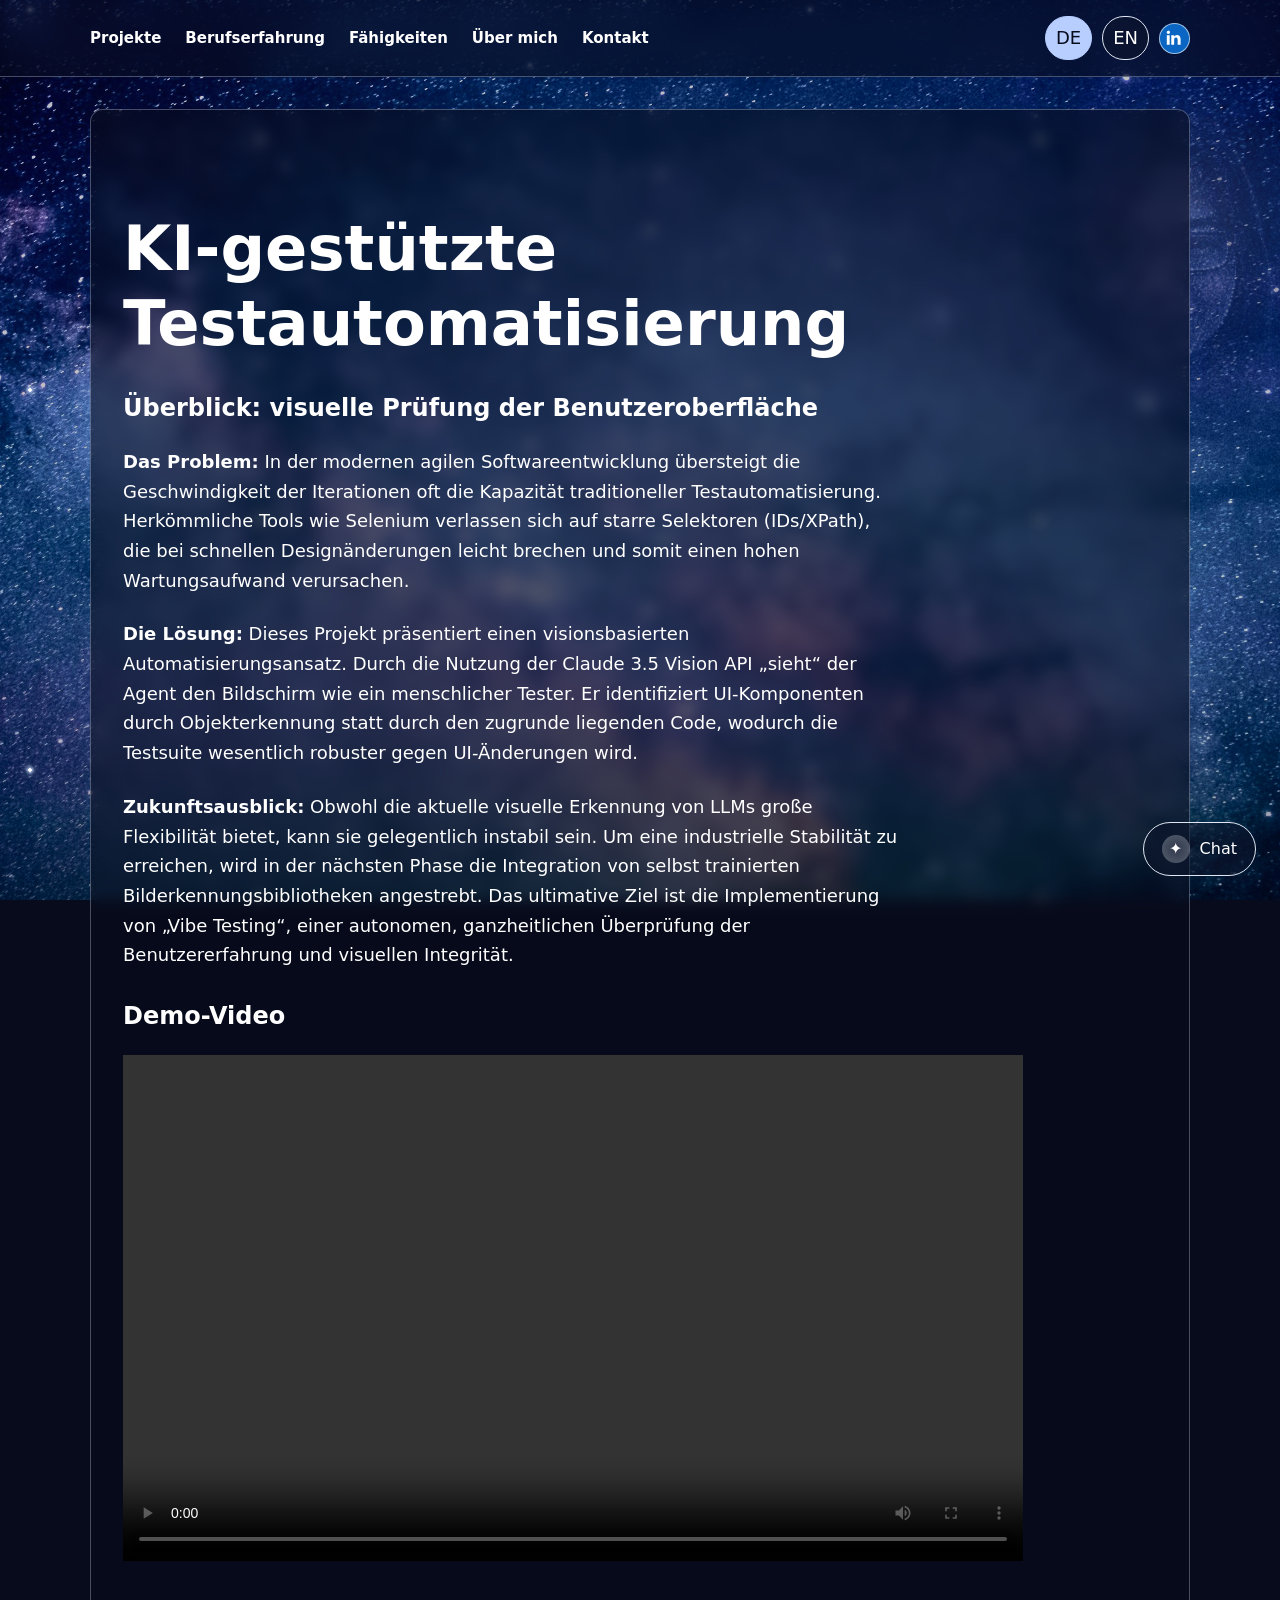
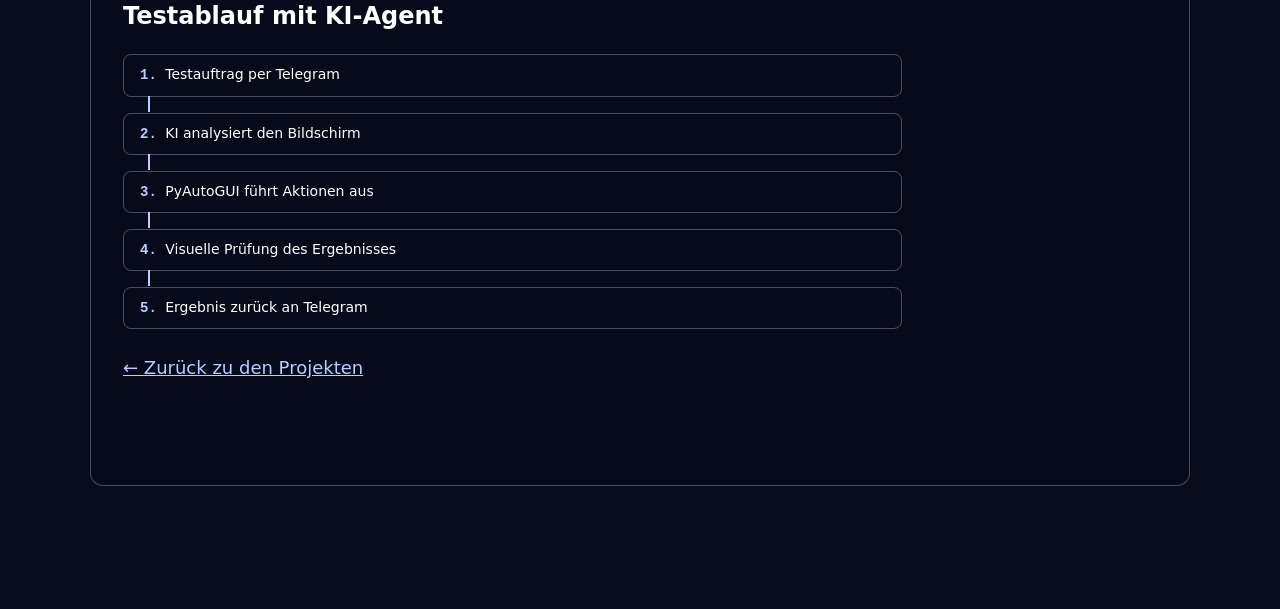
==== commit 6b8dd2cf: "Rebuild bilingual project portfolio with galaxy theme" ====
--- a/ai-test.html
+++ b/ai-test.html
@@ -1,107 +1,78 @@
 <!DOCTYPE html>
-<html>
+<html lang="de">
 
 <head>
     <meta charset="UTF-8">
     <meta name="viewport" content="width=device-width, initial-scale=1.0">
-    <title>AI-Test Project</title>
-    <link rel="stylesheet" href="style.css?v=20260912">
+    <title data-de="KI-Testprojekt | Xueni Law" data-en="AI test project | Xueni Law">KI-Testprojekt | Xueni Law</title>
+    <link rel="icon" type="image/svg+xml" href="assets/favicon.svg?v=2">
+    <link rel="stylesheet" href="style.css?v=20260920-stars">
 </head>
 
 <body>
-    <nav class="navbar">
+    <a class="skip-link" href="#main-content" data-de="Zum Inhalt springen" data-en="Skip to content">Zum Inhalt springen</a>
+    <nav class="navbar portfolio-nav" aria-label="Hauptnavigation" data-aria-label-de="Hauptnavigation" data-aria-label-en="Main navigation">
         <div class="nav-left">
-
-            <!-- Dropdown ME -->
-            <div class="dropdown">
-                <button class="dropbtn">Me ▾</button>
-                <div class="dropdown-content">
-                    <a href="index.html#about" data-de="Über mich" data-en="About">About</a>
-                    <a href="index.html#experience" data-de="Berufserfahrung" data-en="Experience">Experience</a>
-                    <a href="index.html#skills" data-de="Fähigkeiten" data-en="Skills">Skills</a>
-                    <a href="index.html#contact" data-de="Kontakt" data-en="Contact">Contact</a>
-                </div>
-            </div>
-
-            <!-- Dropdown PROJECT -->
-            <div class="dropdown">
-                <button class="dropbtn">Projekt ▾</button>
-                <div class="dropdown-content">
-                    <a href="ai-test.html" data-de="AI-Test" data-en="AI-Test">AI-Test</a>
-                    <a href="poc_rf.html" data-de="PoC Robot Framework" data-en="PoC Robot Framework">PoC Robot
-                        Framework</a>
-                </div>
-            </div>
-
+            <a href="index.html#projects" data-de="Projekte" data-en="Projects">Projekte</a>
+            <a href="index.html#experience" data-de="Berufserfahrung" data-en="Experience">Berufserfahrung</a>
+            <a href="index.html#skills" data-de="Fähigkeiten" data-en="Skills">Fähigkeiten</a>
+            <a href="index.html#about" data-de="Über mich" data-en="About">Über mich</a>
+            <a href="index.html#contact" data-de="Kontakt" data-en="Contact">Kontakt</a>
         </div>
 
         <!-- Language Switch -->
         <div class="lang-switch">
-            <button onclick="setLanguage('de')">DE</button>
-            <button onclick="setLanguage('en')">EN</button>
+            <button data-language="de" aria-pressed="true" onclick="setLanguage('de')">DE</button>
+            <button data-language="en" aria-pressed="false" onclick="setLanguage('en')">EN</button>
             <a class="linkedin-link" href="https://www.linkedin.com/in/xue-ni-law-9b57a183/" target="_blank"
-                rel="noopener noreferrer" aria-label="LinkedIn profile" title="LinkedIn">
+                rel="noopener noreferrer" aria-label="LinkedIn-Profil" data-aria-label-de="LinkedIn-Profil" data-aria-label-en="LinkedIn profile" title="LinkedIn">
                 <svg viewBox="0 0 24 24" aria-hidden="true">
                     <path d="M6.5 8.3H3.2V19h3.3V8.3ZM4.9 3A1.9 1.9 0 1 0 5 6.8 1.9 1.9 0 0 0 4.9 3ZM19 12.9c0-3.2-1.7-4.9-4.1-4.9a3.6 3.6 0 0 0-3.3 1.8V8.3H8.3V19h3.3v-5.3c0-1.4.3-2.8 2.1-2.8 1.8 0 1.9 1.7 1.9 2.9V19H19v-6.1Z"/>
                 </svg>
             </a>
         </div>
     </nav>
-    <section>
-        <h1>AI-Driven Automation Test</h1>
-        <h2>Overview - High-level verification of user experience and visual integrity.</h2>
-        <li>
-            <strong data-de="Das Problem:" data-en="The Problem:">
-                Das Problem:
-            </strong>
+    <main id="main-content" tabindex="-1">
+    <section class="project-detail">
+        <h1 data-de="KI-gestützte Testautomatisierung" data-en="AI-driven test automation">KI-gestützte Testautomatisierung</h1>
+        <h2 data-de="Überblick: visuelle Prüfung der Benutzeroberfläche" data-en="Overview: visual user-interface verification">Überblick: visuelle Prüfung der Benutzeroberfläche</h2>
+        <p>
+            <strong data-de="Das Problem:" data-en="The Problem:">Das Problem:</strong>
 
             <span
                 data-de=" In der modernen agilen Softwareentwicklung übersteigt die Geschwindigkeit der Iterationen oft die Kapazität traditioneller Testautomatisierung. Herkömmliche Tools wie Selenium verlassen sich auf starre Selektoren (IDs/XPath), die bei schnellen Designänderungen leicht brechen und somit einen hohen Wartungsaufwand verursachen."
-                data-en=" In modern agile development, the speed of software iteration often outpaces the capacity of traditional automation. Conventional tools like Selenium rely heavily on brittle element locators (IDs/XPath), which frequently break when UI requirements change rapidly, leading to high maintenance costs.">
-                In der modernen agilen Softwareentwicklung übersteigt die Geschwindigkeit der Iterationen oft die
-                Kapazität traditioneller Testautomatisierung. Herkömmliche Tools wie Selenium verlassen sich auf starre
-                Selektoren (IDs/XPath), die bei schnellen Designänderungen leicht brechen und somit einen hohen
-                Wartungsaufwand verursachen.
-            </span>
-        </li>
-        <li>
-            <strong data-de="Die Lösung:" data-en="The Solution:">
-                Die Lösung:
-            </strong>
+                data-en=" In modern agile development, the speed of software iteration often outpaces the capacity of traditional automation. Conventional tools like Selenium rely heavily on brittle element locators (IDs/XPath), which frequently break when UI requirements change rapidly, leading to high maintenance costs."> In der modernen agilen Softwareentwicklung übersteigt die Geschwindigkeit der Iterationen oft die Kapazität traditioneller Testautomatisierung. Herkömmliche Tools wie Selenium verlassen sich auf starre Selektoren (IDs/XPath), die bei schnellen Designänderungen leicht brechen und somit einen hohen Wartungsaufwand verursachen.</span>
+        </p>
+        <p>
+            <strong data-de="Die Lösung:" data-en="The Solution:">Die Lösung:</strong>
 
             <span
                 data-de="Dieses Projekt präsentiert einen visionsbasierten Automatisierungsansatz. Durch die Nutzung der Claude 3.5 Vision API „sieht“ der Agent den Bildschirm wie ein menschlicher Tester. Er identifiziert UI-Komponenten durch Objekterkennung statt durch den zugrunde liegenden Code, wodurch die Testsuite wesentlich robuster gegen UI-Änderungen wird."
-                data-en="This project introduces a vision-based automation approach. By leveraging the Claude 3.5 Vision API, the agent sees the screen just like a human tester. It identifies UI components through object detection rather than underlying code, making the test suite significantly more resilient to UI changes.">
-                Dieses Projekt präsentiert einen visionsbasierten Automatisierungsansatz. Durch die Nutzung der Claude 3.5 Vision API „sieht“ der Agent den Bildschirm wie ein menschlicher Tester. Er identifiziert UI-Komponenten durch Objekterkennung statt durch den zugrunde liegenden Code, wodurch die Testsuite wesentlich robuster gegen UI-Änderungen wird.
-            </span>
-        </li>
-        <li>
-            <strong data-de="Zukunftsausblick:" data-en="Future Roadmap:">
-                Zukunftsausblick:
-            </strong>
+                data-en="This project introduces a vision-based automation approach. By leveraging the Claude 3.5 Vision API, the agent sees the screen just like a human tester. It identifies UI components through object detection rather than underlying code, making the test suite significantly more resilient to UI changes.">Dieses Projekt präsentiert einen visionsbasierten Automatisierungsansatz. Durch die Nutzung der Claude 3.5 Vision API „sieht“ der Agent den Bildschirm wie ein menschlicher Tester. Er identifiziert UI-Komponenten durch Objekterkennung statt durch den zugrunde liegenden Code, wodurch die Testsuite wesentlich robuster gegen UI-Änderungen wird.</span>
+        </p>
+        <p>
+            <strong data-de="Zukunftsausblick:" data-en="Future Roadmap:">Zukunftsausblick:</strong>
 
             <span
                 data-en=" While current LLM visual recognition provides great flexibility, it can occasionally be non-deterministic. To achieve industrial-grade stability, the next phase involves integrating custom-trained image recognition libraries for consistent identification of core UI elements. The ultimate goal is to achieve „Vibe Testing“, an autonomous, high-level verification of user experience and visual integrity."
-                data-de="Obwohl die aktuelle visuelle Erkennung von LLMs große Flexibilität bietet, kann sie gelegentlich instabil sein. Um eine industrielle Stabilität zu erreichen, wird in der nächsten Phase die Integration von selbst trainierten Bilderkennungsbibliotheken angestrebt. Das ultimative Ziel ist die Implementierung von „Vibe Testing“, einer autonomen, ganzheitlichen Überprüfung der Benutzererfahrung und visuellen Integrität.">
-                Obwohl die aktuelle visuelle Erkennung von LLMs große Flexibilität bietet, kann sie gelegentlich instabil sein. Um eine industrielle Stabilität zu erreichen, wird in der nächsten Phase die Integration von selbst trainierten Bilderkennungsbibliotheken angestrebt. Das ultimative Ziel ist die Implementierung von „Vibe Testing“, einer autonomen, ganzheitlichen Überprüfung der Benutzererfahrung und visuellen Integrität.
-            </span>
-        </li>
-                <h2>Demo Video</h2>
+                data-de="Obwohl die aktuelle visuelle Erkennung von LLMs große Flexibilität bietet, kann sie gelegentlich instabil sein. Um eine industrielle Stabilität zu erreichen, wird in der nächsten Phase die Integration von selbst trainierten Bilderkennungsbibliotheken angestrebt. Das ultimative Ziel ist die Implementierung von „Vibe Testing“, einer autonomen, ganzheitlichen Überprüfung der Benutzererfahrung und visuellen Integrität.">Obwohl die aktuelle visuelle Erkennung von LLMs große Flexibilität bietet, kann sie gelegentlich instabil sein. Um eine industrielle Stabilität zu erreichen, wird in der nächsten Phase die Integration von selbst trainierten Bilderkennungsbibliotheken angestrebt. Das ultimative Ziel ist die Implementierung von „Vibe Testing“, einer autonomen, ganzheitlichen Überprüfung der Benutzererfahrung und visuellen Integrität.</span>
+        </p>
+                <h2 data-de="Demo-Video" data-en="Demo video">Demo-Video</h2>
         
         <div class="video-container">
-            <video controls width="80%">
+            <video controls playsinline preload="metadata" aria-label="Projekt-Demo" data-aria-label-de="Projekt-Demo" data-aria-label-en="Project demo">
                 <source src="video/AIDrivenTest2.mp4" type="video/mp4">
-                Your browser does not support the video tag.
+                <span data-de="Ihr Browser unterstützt dieses Video nicht." data-en="Your browser does not support this video.">Ihr Browser unterstützt dieses Video nicht.</span>
             </video>
         </div>
 
-        <h2>AI-Agent Automation Workflow</h2>
-        <p>Telegram -> AI agent -> Test Automation -> Result Feedback -> Telegram</p>
-        <img src="assets/ai_hil_test_pipeline.svg" alt="AI Agent Automation Workflow" class="workflow-img">
+        <h2 data-de="Testablauf mit KI-Agent" data-en="AI-agent test workflow">Testablauf mit KI-Agent</h2>
+<ol class="project-workflow"><li data-de="Testauftrag per Telegram" data-en="Test request via Telegram">Testauftrag per Telegram</li><li data-de="KI analysiert den Bildschirm" data-en="AI analyses the screen">KI analysiert den Bildschirm</li><li data-de="PyAutoGUI führt Aktionen aus" data-en="PyAutoGUI executes actions">PyAutoGUI führt Aktionen aus</li><li data-de="Visuelle Prüfung des Ergebnisses" data-en="Visual result verification">Visuelle Prüfung des Ergebnisses</li><li data-de="Ergebnis zurück an Telegram" data-en="Result returned to Telegram">Ergebnis zurück an Telegram</li></ol>
 
-        <a href="index.html">← Back</a>
+        <a href="index.html#projects" data-de="← Zurück zu den Projekten" data-en="← Back to projects">← Zurück zu den Projekten</a>
     </section>
-    <script src="script.js?v=20260912"></script>
+    </main>
+    <script src="script.js?v=20260920-stars"></script>
 </body>
 
 </html>
--- a/style.css
+++ b/style.css
@@ -1,12 +1,100 @@
+/* Shared foundation: spacing uses an 8px scale at the default root size. */
+:root {
+    color-scheme: dark;
+    --space-1: 0.5rem;
+    --space-2: 1rem;
+    --space-3: 1.5rem;
+    --space-4: 2rem;
+    --space-5: 2.5rem;
+    --space-6: 3rem;
+    --space-8: 4rem;
+    --space-12: 6rem;
+    --space-16: 8rem;
+    --section-padding: clamp(4rem, 8vw, 8rem);
+    --container-width: 1100px;
+    --page-gutter: clamp(var(--space-2), 4vw, var(--space-4));
+    --paragraph-width: 68ch;
+    --font-body: "Segoe UI", system-ui, sans-serif;
+    --font-mono: ui-monospace, SFMono-Regular, Consolas, monospace;
+    --text-body: clamp(1.0625rem, 1rem + 0.2vw, 1.125rem);
+    --text-h1: clamp(2.25rem, 1.5rem + 3vw, 4rem);
+    --text-h2: clamp(1.75rem, 1.25rem + 2vw, 3rem);
+    --text-h3: clamp(1.25rem, 1.1rem + 0.6vw, 1.5rem);
+    --line-height-body: 1.65;
+    --color-background: #080b1c;
+    --color-panel: rgba(8, 11, 28, 0.55);
+    --color-on-accent: #080b1c;
+    --color-surface: rgba(14, 20, 43, 0.55);
+    --color-text: #ffffff;
+    --color-muted: #e0e6f2;
+    --color-accent: #b7ceff;
+    --color-border: rgba(220, 231, 255, 0.3);
+    --card-padding: clamp(var(--space-3), 3vw, var(--space-4));
+    --card-radius: clamp(0.75rem, 1vw, 1rem);
+    --card-border: 1px solid var(--color-border);
+}
+
+/* Keep the galaxy palette in both preferences; deepen panels in dark mode. */
+@media (prefers-color-scheme: dark) {
+    :root {
+        --color-panel: rgba(8, 11, 28, 0.65);
+        --color-surface: rgba(14, 20, 43, 0.65);
+    }
+}
+
+*,
+*::before,
+*::after {
+    box-sizing: border-box;
+}
+
 body {
     margin: 0;
-    font-family: "Segoe UI", sans-serif;
+    font-family: var(--font-body);
+    font-size: var(--text-body);
+    line-height: var(--line-height-body);
     min-height: 100vh;
-    background: #030014;
-    color: #f8f7ff;
-}
-
-body > :not(.galaxy-background):not(.navbar):not(.chat-widget) {
+    background: var(--color-background);
+    color: var(--color-text);
+}
+
+h1, h2, h3, h4, h5, h6 {
+    margin-block: 0 var(--space-3);
+    line-height: 1.2;
+    overflow-wrap: anywhere;
+}
+
+h1 { font-size: var(--text-h1); }
+h2 { font-size: var(--text-h2); }
+h3 { font-size: var(--text-h3); }
+
+p {
+    max-width: var(--paragraph-width);
+    margin-block: 0 var(--space-3);
+    overflow-wrap: anywhere;
+}
+
+button, input, textarea, select {
+    font: inherit;
+}
+
+.container,
+.hero,
+section {
+    width: min(var(--container-width), calc(100% - 2 * var(--page-gutter)));
+    margin-inline: auto;
+}
+
+.eyebrow {
+    margin-bottom: var(--space-2);
+    color: var(--color-muted);
+    font-family: var(--font-mono);
+    font-size: 0.8125rem;
+    letter-spacing: 0.08em;
+    text-transform: uppercase;
+}
+
+body > :not(.galaxy-background):not(.navbar):not(.chat-widget):not(.skip-link) {
     position: relative;
     z-index: 1;
 }
@@ -30,7 +118,7 @@
     background:
         linear-gradient(to bottom, rgba(3, 0, 20, 0.02) 0%, rgba(3, 0, 20, 0.12) 58%, rgba(3, 0, 20, 0.48) 100%),
         url("assets/background/milky-way.jpg") center top / cover no-repeat;
-    filter: brightness(1.28) saturate(1.12);
+    filter: brightness(1.38) saturate(1.12);
     opacity: 0.9;
 }
 
@@ -38,7 +126,7 @@
     content: "";
     position: absolute;
     inset: 0;
-    background: linear-gradient(to bottom, transparent 0%, rgba(3, 0, 20, 0.06) 45%, rgba(3, 0, 20, 0.28) 100%);
+    background: rgba(3, 6, 20, 0.18);
 }
 
 .galaxy-portrait {
@@ -112,6 +200,8 @@
 }
 
 .galaxy-stars--bright {
+    z-index: 1;
+    filter: drop-shadow(0 0 3px rgba(215, 231, 255, 0.8));
     background-image:
         radial-gradient(circle at 110px 90px, white 0 1.5px, rgba(205, 225, 255, 0.48) 2px, transparent 5px),
         radial-gradient(circle at 340px 220px, white 0 1.8px, rgba(255, 238, 195, 0.44) 2.4px, transparent 6px),
@@ -202,7 +292,7 @@
 }
 
 .experience-date {
-    color: #aaa;
+    color: var(--color-muted);
     font-size: 14px;
 }
 
@@ -272,68 +362,83 @@
 
 /* HERO */
 .hero {
-    margin-top: 120px;
+    margin-top: 92px;
     text-align: center;
-    padding: 100px 20px;
+    padding-block: var(--section-padding);
     animation: fadeIn 1.5s ease-in-out;
 }
 
 .hero-name {
     margin: 0 0 16px;
-    color: white;
-    font-size: clamp(4rem, 11vw, 8.4rem);
+    color: var(--color-text);
+    font-size: clamp(2.75rem, 8vw, 5.5rem);
     font-weight: 800;
     letter-spacing: 0.04em;
     line-height: 0.95;
     text-transform: uppercase;
-    text-shadow:
-        0 0 18px rgba(255, 255, 255, 0.22),
-        0 8px 38px rgba(3, 0, 20, 0.82);
 }
 
 .hero h1 {
     margin-bottom: 18px;
-    color: rgba(248, 247, 255, 0.9);
+    color: var(--color-text);
     font-size: clamp(1.45rem, 3.1vw, 2.75rem);
     font-weight: 650;
     line-height: 1.18;
-    text-shadow: 0 4px 28px rgba(3, 0, 20, 0.75);
 }
 
 .hero > p:not(.hero-name) {
-    max-width: 920px;
+    max-width: var(--paragraph-width);
     margin: 0 auto;
-    color: rgba(244, 241, 255, 0.86);
-    font-size: 1.08rem;
-    line-height: 1.7;
+    color: var(--color-muted);
+    font-size: inherit;
+    line-height: inherit;
+}
+
+.hero-skill-grid {
+    display: flex;
+    flex-wrap: wrap;
+    justify-content: center;
+    gap: 10px;
+    width: min(980px, calc(100% - 32px));
+    margin: 26px auto 0;
+}
+
+.hero-skill-card {
+    display: inline-flex;
+    align-items: center;
+    justify-content: center;
+    min-height: 0;
+    padding: 8px 14px;
+    border: 1px solid rgba(226, 218, 255, 0.28);
+    border-radius: 999px;
+    color: rgba(255, 255, 255, 0.94);
+    background:
+        radial-gradient(circle at 20% 18%, rgba(255, 255, 255, 0.12), transparent 34%),
+        #1b232e;
+    box-shadow:
+        0 10px 26px rgba(3, 0, 20, 0.2),
+        inset 0 1px 0 rgba(255, 255, 255, 0.12);
+    backdrop-filter: blur(9px);
+    -webkit-backdrop-filter: blur(9px);
+    font-size: 0.92rem;
+    font-weight: 600;
+    letter-spacing: 0.02em;
+    line-height: 1.2;
+    text-align: center;
 }
 
 section {
-    max-width: 1180px;
-    margin: 24px auto;
-    padding: 80px 40px;
-    scroll-margin-top: 84px;
-    border: 1px solid rgba(218, 208, 255, 0.17);
-    border-radius: 24px;
-    box-sizing: border-box;
-    background: rgba(8, 6, 28, 0.27);
-    box-shadow: 0 24px 70px rgba(3, 0, 20, 0.22);
-    backdrop-filter: blur(7px);
-    -webkit-backdrop-filter: blur(7px);
+    margin-block: 0;
+    padding-block: var(--section-padding);
+    scroll-margin-top: 6rem;
 }
 
 .navbar + section {
-    margin-top: 100px;
-}
-
-section h1,
-section h2,
-section h3 {
-    text-shadow: 0 2px 16px rgba(3, 0, 20, 0.72);
+    margin-top: 6rem;
 }
 
 a {
-    color: #d9ceff;
+    color: var(--color-accent);
 }
 
 /* Buttons */
@@ -359,7 +464,8 @@
 }
 
 .skill-card {
-    background: linear-gradient(145deg, rgba(31, 23, 66, 0.48), rgba(8, 6, 28, 0.32));
+    color: #f8f7ff;
+    background: linear-gradient(145deg, rgba(31, 23, 66, 0.48), rgba(8, 6, 28, 0.32)), #11161d;
     padding: 25px;
     border-radius: 10px;
     transition: 0.3s ease;
@@ -384,72 +490,78 @@
 
 .contact-intro p {
     margin-top: 0;
-    color: rgba(248, 247, 255, 0.9);
-    font-size: 1.05rem;
-    line-height: 1.7;
-}
-
-.contact-note {
-    color: rgba(218, 208, 255, 0.72);
-    font-size: 0.95rem;
+    color: var(--color-text);
+    font-size: inherit;
+    line-height: inherit;
+}
+
+/* Contact uses the shared palette in both colour schemes. */
+.contact-intro .contact-note,
+.contact-required {
+    color: var(--color-muted);
+    font-size: 0.875rem;
+}
+
+.contact-email {
+    display: inline-block;
+    margin-bottom: var(--space-3);
+    padding-block: var(--space-1);
+    font-weight: 600;
+    overflow-wrap: anywhere;
+    text-underline-offset: 0.25em;
 }
 
 .contact-form {
     display: grid;
-    gap: 12px;
-    padding: 24px;
-    border: 1px solid rgba(218, 208, 255, 0.2);
-    border-radius: 18px;
-    background: rgba(8, 6, 28, 0.3);
-    box-shadow: 0 18px 46px rgba(3, 0, 20, 0.2);
+    gap: var(--space-2);
+    padding: var(--card-padding);
+    border: var(--card-border);
+    border-radius: var(--card-radius);
+    background: var(--color-surface);
+}
+
+.contact-required {
+    margin: 0;
 }
 
 .contact-form label {
     font-weight: 600;
-    color: rgba(248, 247, 255, 0.92);
+    color: var(--color-text);
 }
 
 .contact-form input,
 .contact-form textarea {
     width: 100%;
-    box-sizing: border-box;
-    border: 1px solid rgba(218, 208, 255, 0.24);
-    border-radius: 12px;
-    background: rgba(255, 255, 255, 0.08);
-    color: white;
+    min-width: 0;
+    min-height: 48px;
+    border: 1px solid var(--color-muted);
+    border-radius: 0.75rem;
+    background: var(--color-background);
+    color: var(--color-text);
     font: inherit;
-    padding: 12px 14px;
-    outline: none;
-    transition: border-color 0.2s ease, box-shadow 0.2s ease, background 0.2s ease;
+    padding: var(--space-2);
 }
 
 .contact-form textarea {
     resize: vertical;
-    min-height: 140px;
+    min-height: 160px;
 }
 
 .contact-form input::placeholder,
 .contact-form textarea::placeholder {
-    color: rgba(248, 247, 255, 0.46);
-}
-
-.contact-form input:focus,
-.contact-form textarea:focus {
-    border-color: rgba(225, 216, 255, 0.78);
-    background: rgba(255, 255, 255, 0.12);
-    box-shadow: 0 0 0 3px rgba(170, 145, 255, 0.18);
+    color: var(--color-muted);
+    opacity: 1;
+}
+
+#contact :focus-visible {
+    outline: 3px solid var(--color-accent);
+    outline-offset: 4px;
 }
 
 .contact-submit {
     justify-self: start;
-    margin-top: 8px;
-}
-
-.form-status {
-    display: none;
-    margin: 0;
-    color: rgba(255, 224, 166, 0.92);
-    font-size: 0.95rem;
+    margin-top: var(--space-1);
+    cursor: pointer;
 }
 
 .chat-widget {
@@ -658,7 +770,7 @@
 @keyframes star-twinkle {
     0%,
     100% {
-        opacity: 0.55;
+        opacity: 0.75;
     }
 
     50% {
@@ -699,18 +811,31 @@
         gap: 10px;
     }
 
-    section {
-        margin: 14px 12px;
-        padding: 52px 20px;
-        border-radius: 18px;
+    .hero {
+        margin-top: 78px;
+    }
+
+    .hero-name {
+        font-size: clamp(2.75rem, 8vw, 5.5rem);
+    }
+
+    .hero h1 {
+        font-size: clamp(1.18rem, 5vw, 1.7rem);
+    }
+
+    .hero-skill-grid {
+        gap: 8px;
+        width: 100%;
+        margin-top: 22px;
+    }
+
+    .hero-skill-card {
+        padding: 7px 11px;
+        font-size: 0.82rem;
     }
 
     .contact-layout {
         grid-template-columns: 1fr;
-    }
-
-    .contact-form {
-        padding: 20px;
     }
 
     .chat-widget {
@@ -727,3 +852,562 @@
         border-radius: 20px;
     }
 }
+
+
+/* Step 2: flat navigation and portfolio introduction. */
+html {
+    scroll-behavior: smooth;
+    scroll-padding-top: var(--nav-height, 10rem);
+}
+
+.portfolio-nav {
+    position: sticky;
+    flex-wrap: wrap;
+    gap: var(--space-2) var(--space-4);
+    padding: var(--space-2) max(var(--page-gutter), calc((100% - var(--container-width)) / 2));
+    background: var(--color-panel);
+    border-bottom: var(--card-border);
+    box-shadow: none;
+}
+
+.portfolio-nav .nav-left {
+    flex-wrap: wrap;
+    gap: var(--space-1) var(--space-3);
+}
+
+.portfolio-nav .nav-left a {
+    display: inline-flex;
+    align-items: center;
+    min-height: 44px;
+    color: var(--color-text);
+    font-size: 0.9375rem;
+    font-weight: 600;
+    text-decoration: none;
+}
+
+.portfolio-nav .nav-left a:hover {
+    color: var(--color-accent);
+    text-decoration: underline;
+    text-underline-offset: 0.25em;
+}
+
+.portfolio-nav .lang-switch button {
+    min-width: 44px;
+    min-height: 44px;
+    color: var(--color-text);
+    border-color: var(--color-muted);
+    background: var(--color-surface);
+}
+
+.portfolio-nav .lang-switch button[aria-pressed="true"] {
+    color: var(--color-on-accent);
+    background: var(--color-accent);
+    border-color: var(--color-accent);
+}
+
+.portfolio-nav :focus-visible,
+.portfolio-button:focus-visible {
+    outline: 3px solid var(--color-accent);
+    outline-offset: 4px;
+}
+
+.portfolio-hero {
+    margin-top: 0;
+    text-align: left;
+    animation: none;
+}
+
+.portfolio-hero .hero-name {
+    margin-block: var(--space-2) var(--space-3);
+    font-size: clamp(2.75rem, 8vw, 5.5rem);
+    line-height: 1.1;
+    letter-spacing: -0.04em;
+    text-transform: none;
+}
+
+.portfolio-hero > p:not(.hero-name) {
+    margin-inline: 0;
+}
+
+.portfolio-hero > .hero-value {
+    max-width: 48ch;
+    color: var(--color-text);
+    font-size: clamp(1.25rem, 1rem + 1vw, 1.75rem);
+    line-height: 1.5;
+}
+
+.portfolio-hero > .eyebrow {
+    font-size: 0.8125rem;
+}
+
+.hero-chips,
+.hero-actions {
+    display: flex;
+    flex-wrap: wrap;
+    gap: var(--space-1);
+    margin-block: var(--space-4);
+    padding: 0;
+    list-style: none;
+}
+
+.hero-chips li {
+    margin: 0;
+    padding: var(--space-1) var(--space-2);
+    border: var(--card-border);
+    border-radius: 999px;
+    background: var(--color-surface);
+    font-size: 0.875rem;
+}
+
+.hero-actions {
+    gap: var(--space-2);
+    margin-bottom: var(--space-1);
+}
+
+.portfolio-button {
+    display: inline-flex;
+    align-items: center;
+    justify-content: center;
+    padding: var(--space-2) var(--space-3);
+    min-height: 48px;
+    border: 1px solid var(--color-accent);
+    border-radius: 0.75rem;
+    color: var(--color-accent);
+    background: var(--color-surface);
+    font-weight: 600;
+    text-decoration: none;
+}
+
+.portfolio-button--primary {
+    color: var(--color-on-accent);
+    background: var(--color-accent);
+}
+
+.portfolio-button:hover {
+    text-decoration: underline;
+    text-underline-offset: 0.25em;
+}
+
+.hero-stats {
+    display: grid;
+    grid-template-columns: repeat(3, minmax(0, 1fr));
+    gap: var(--space-4);
+    margin: var(--space-6) 0 0;
+    padding-top: var(--space-4);
+    border-top: var(--card-border);
+}
+
+.hero-stats > div {
+    display: flex;
+    flex-direction: column;
+}
+
+.hero-stats dt {
+    color: var(--color-muted);
+    font-size: 0.875rem;
+}
+
+.hero-stats dd {
+    order: -1;
+    margin: 0 0 var(--space-1);
+    font-size: clamp(1.25rem, 2vw, 1.75rem);
+    font-weight: 700;
+}
+
+.portfolio-nav + section {
+    margin-top: 0;
+}
+
+section {
+    scroll-margin-top: var(--space-2);
+}
+
+@media (max-width: 480px) {
+    .hero-stats { grid-template-columns: 1fr; }
+    .hero-actions > * { width: 100%; }
+}
+
+@media (prefers-reduced-motion: reduce) {
+    html { scroll-behavior: auto; }
+}
+
+/* Step 3: project evidence, with demos visible in each card. */
+.project-grid {
+    display: grid;
+    grid-template-columns: repeat(2, minmax(0, 1fr));
+    gap: var(--space-3);
+    margin-top: var(--space-3);
+}
+
+.project-card {
+    min-width: 0;
+    padding: var(--card-padding);
+    border: var(--card-border);
+    border-radius: var(--card-radius);
+    background: var(--color-surface);
+}
+
+.project-card--featured {
+    border-top: 3px solid var(--color-accent);
+}
+
+.project-card-top,
+.project-chips,
+.project-links {
+    display: flex;
+    flex-wrap: wrap;
+    align-items: center;
+    gap: var(--space-2);
+}
+
+.project-card-top {
+    justify-content: space-between;
+    margin-bottom: var(--space-3);
+}
+
+.project-card-top .eyebrow {
+    margin: 0;
+}
+
+.project-status {
+    display: inline-block;
+    padding: var(--space-1) var(--space-2);
+    border: var(--card-border);
+    border-radius: 999px;
+    color: var(--color-muted);
+    font-size: 0.8125rem;
+}
+
+.project-grid h3 {
+    margin-top: var(--space-3);
+}
+
+.project-card--featured h3 {
+    font-size: clamp(1.5rem, 3vw, 2.25rem);
+}
+
+.project-outcome {
+    color: var(--color-muted);
+}
+
+.project-chips {
+    list-style: none;
+    padding: 0;
+    margin-block: var(--space-3) var(--space-4);
+    gap: var(--space-1);
+}
+
+.project-chips li {
+    margin: 0;
+    padding: var(--space-1) var(--space-2);
+    background: var(--color-background);
+    border: var(--card-border);
+    border-radius: 0.5rem;
+    font-size: 0.8125rem;
+}
+
+.project-feature-media {
+    display: grid;
+    grid-template-columns: minmax(0, 0.8fr) minmax(0, 1.2fr);
+    gap: var(--space-4);
+    align-items: start;
+}
+
+.project-card figure {
+    min-width: 0;
+    margin: 0;
+}
+
+.project-card figcaption {
+    margin-bottom: var(--space-2);
+    font-size: 0.875rem;
+    font-weight: 600;
+}
+
+.project-workflow {
+    list-style: none;
+    counter-reset: workflow;
+    padding: 0;
+    margin: 0 0 var(--space-3);
+}
+
+.project-workflow li {
+    counter-increment: workflow;
+    position: relative;
+    margin: 0 0 var(--space-2);
+    padding: var(--space-1) var(--space-2);
+    border: var(--card-border);
+    border-radius: 0.5rem;
+    font-size: 0.875rem;
+}
+
+.project-workflow li::before {
+    content: counter(workflow) ". ";
+    color: var(--color-accent);
+    font-family: var(--font-mono);
+    font-weight: 600;
+}
+
+.project-workflow li:not(:last-child)::after {
+    content: "";
+    position: absolute;
+    left: var(--space-3);
+    top: 100%;
+    height: var(--space-2);
+    border-left: 2px solid var(--color-accent);
+}
+
+.project-demo video {
+    display: block;
+    width: 100%;
+    aspect-ratio: 16 / 9;
+    object-fit: contain;
+    background: #11161d;
+    border: var(--card-border);
+    border-radius: 0.75rem;
+}
+
+.project-demo > a {
+    display: inline-block;
+    padding-block: var(--space-1);
+    font-size: 0.8125rem;
+}
+
+.project-links {
+    margin-top: var(--space-3);
+}
+
+.project-links a {
+    padding-block: var(--space-1);
+    font-weight: 600;
+    text-underline-offset: 0.25em;
+}
+
+.project-card :focus-visible {
+    outline: 3px solid var(--color-accent);
+    outline-offset: 4px;
+}
+
+@media (max-width: 768px) {
+    .project-grid,
+    .project-feature-media {
+        grid-template-columns: 1fr;
+    }
+}
+
+
+/* Step 4: dates and role evidence share a responsive timeline. */
+.experience-timeline {
+    list-style: none;
+    margin: var(--space-4) 0 0;
+    padding: 0;
+}
+
+.timeline-entry {
+    display: grid;
+    grid-template-columns: 11rem minmax(0, 1fr);
+    gap: var(--space-4);
+    margin: 0;
+    padding-block: var(--space-4);
+    border-top: var(--card-border);
+}
+
+.timeline-date {
+    margin: 0;
+    color: var(--color-muted);
+    font-family: var(--font-mono);
+    font-size: 0.875rem;
+    font-variant-numeric: tabular-nums;
+}
+
+.timeline-content {
+    min-width: 0;
+    padding-left: var(--space-3);
+    border-left: 2px solid var(--color-accent);
+}
+
+.timeline-content h3 {
+    margin-bottom: var(--space-1);
+}
+
+.timeline-organization {
+    margin-bottom: var(--space-2);
+    color: var(--color-muted);
+    font-size: 0.9375rem;
+}
+
+.timeline-content ul {
+    max-width: var(--paragraph-width);
+    margin: 0;
+    padding-left: var(--space-3);
+    line-height: var(--line-height-body);
+}
+
+.timeline-content li:last-child {
+    margin-bottom: 0;
+}
+
+@media (max-width: 640px) {
+    .timeline-entry {
+        grid-template-columns: 1fr;
+        gap: var(--space-2);
+    }
+}
+
+
+/* Step 5: four scannable skill groups. */
+.skill-groups {
+    display: grid;
+    grid-template-columns: repeat(2, minmax(0, 1fr));
+    gap: var(--space-3);
+    margin-top: var(--space-4);
+}
+
+.skill-group {
+    min-width: 0;
+    padding: var(--card-padding);
+    border: var(--card-border);
+    border-radius: var(--card-radius);
+    background: var(--color-surface);
+}
+
+.skill-chips {
+    display: flex;
+    flex-wrap: wrap;
+    gap: var(--space-1);
+    list-style: none;
+    padding: 0;
+    margin: 0;
+}
+
+.skill-chips li {
+    max-width: 100%;
+    margin: 0;
+    padding: var(--space-1) var(--space-2);
+    border: var(--card-border);
+    border-radius: 0.5rem;
+    background: var(--color-background);
+    font-size: 0.875rem;
+    line-height: 1.5;
+    overflow-wrap: anywhere;
+}
+
+@media (max-width: 768px) {
+    .skill-groups { grid-template-columns: 1fr; }
+}
+
+
+/* Galaxy artwork: open hero and translucent reading panels. */
+main {
+    padding-block: var(--space-4) var(--space-12);
+}
+
+main > section {
+    padding-inline: var(--card-padding);
+    background: var(--color-panel);
+    border: var(--card-border);
+    border-radius: var(--card-radius);
+    margin-block: 0 var(--space-4);
+    backdrop-filter: blur(7px);
+    -webkit-backdrop-filter: blur(7px);
+}
+
+.skip-link {
+    position: fixed;
+    top: var(--space-2);
+    left: var(--space-2);
+    z-index: 2000;
+    padding: var(--space-2);
+    background: var(--color-surface);
+    color: var(--color-accent);
+    transform: translateY(-200%);
+}
+
+.skip-link:focus { transform: translateY(0); }
+
+:focus-visible {
+    outline: 3px solid var(--color-accent);
+    outline-offset: 4px;
+}
+
+.project-detail h2 {
+    margin-top: var(--space-4);
+    font-size: var(--text-h3);
+}
+
+.project-detail video {
+    width: 100%;
+    max-width: 900px;
+    aspect-ratio: 16 / 9;
+    background: #11161d;
+}
+
+.project-detail .project-workflow { max-width: var(--paragraph-width); }
+
+.chat-toggle,
+.chat-panel,
+.chat-bubble,
+.chat-action,
+.chat-action--primary,
+.chat-close {
+    color: var(--color-text);
+    background: var(--color-surface);
+    border: 1px solid var(--color-muted);
+    box-shadow: none;
+    backdrop-filter: none;
+}
+
+.chat-panel__eyebrow,
+.chat-contact-link { color: var(--color-muted); }
+
+.chat-toggle:hover,
+.chat-toggle:focus-visible,
+.chat-action:hover,
+.chat-action:focus-visible,
+.chat-close:hover,
+.chat-close:focus-visible {
+    color: var(--color-on-accent);
+    background: var(--color-accent);
+    border-color: var(--color-accent);
+    box-shadow: none;
+    outline: 3px solid var(--color-accent);
+    outline-offset: 3px;
+}
+
+@media (prefers-reduced-motion: reduce) {
+    *, *::before, *::after {
+        animation: none !important;
+        transition: none !important;
+    }
+}
+
+
+.portfolio-hero {
+    background: transparent;
+    border: 0;
+    border-radius: 0;
+    text-align: center;
+}
+
+.portfolio-hero > p:not(.hero-name) { margin-inline: auto; }
+
+.portfolio-hero .hero-name {
+    font-size: clamp(3rem, 10vw, 7rem);
+    letter-spacing: 0.04em;
+    text-transform: none;
+}
+
+.portfolio-hero .hero-chips,
+.portfolio-hero .hero-actions { justify-content: center; }
+
+.hero-chips li,
+.project-chips li,
+.skill-chips li,
+.contact-form input,
+.contact-form textarea {
+    background: var(--color-surface);
+}
+
+.chat-panel {
+    background: rgba(8, 11, 28, 0.95);
+}
